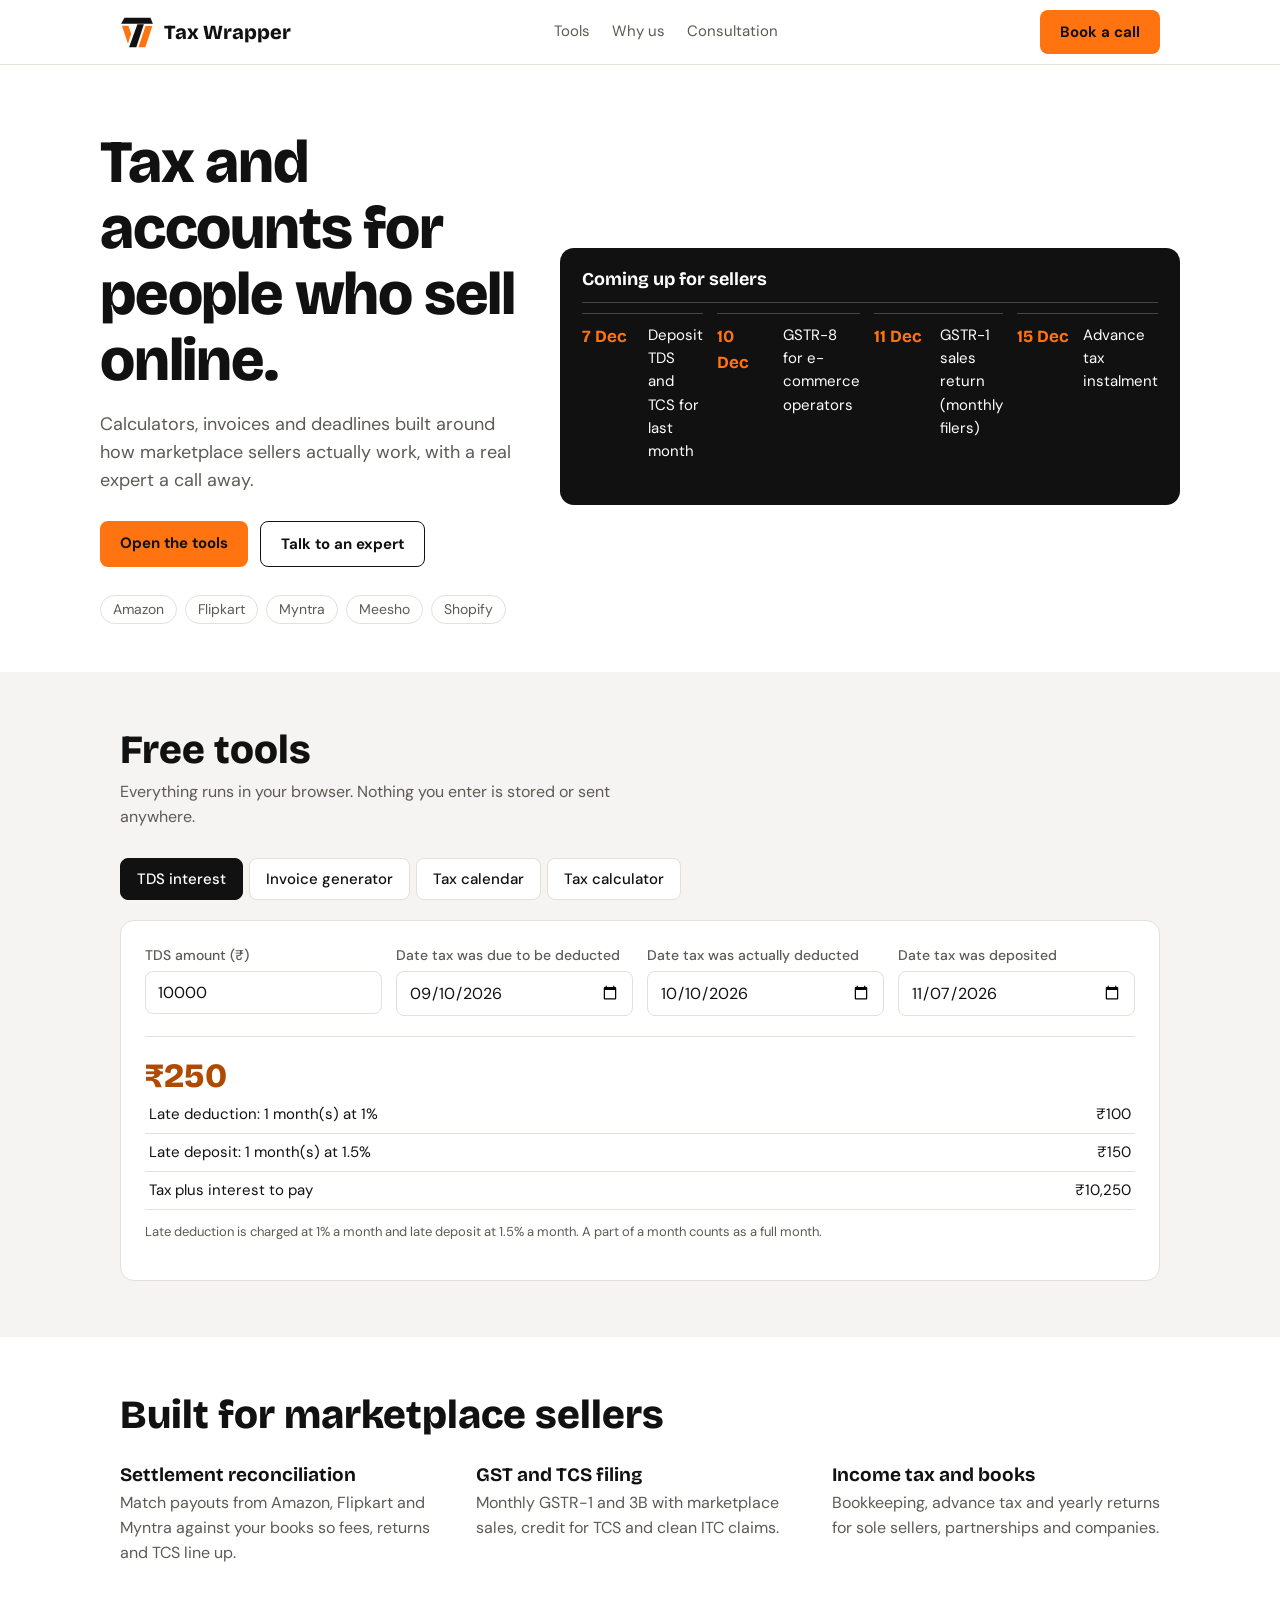
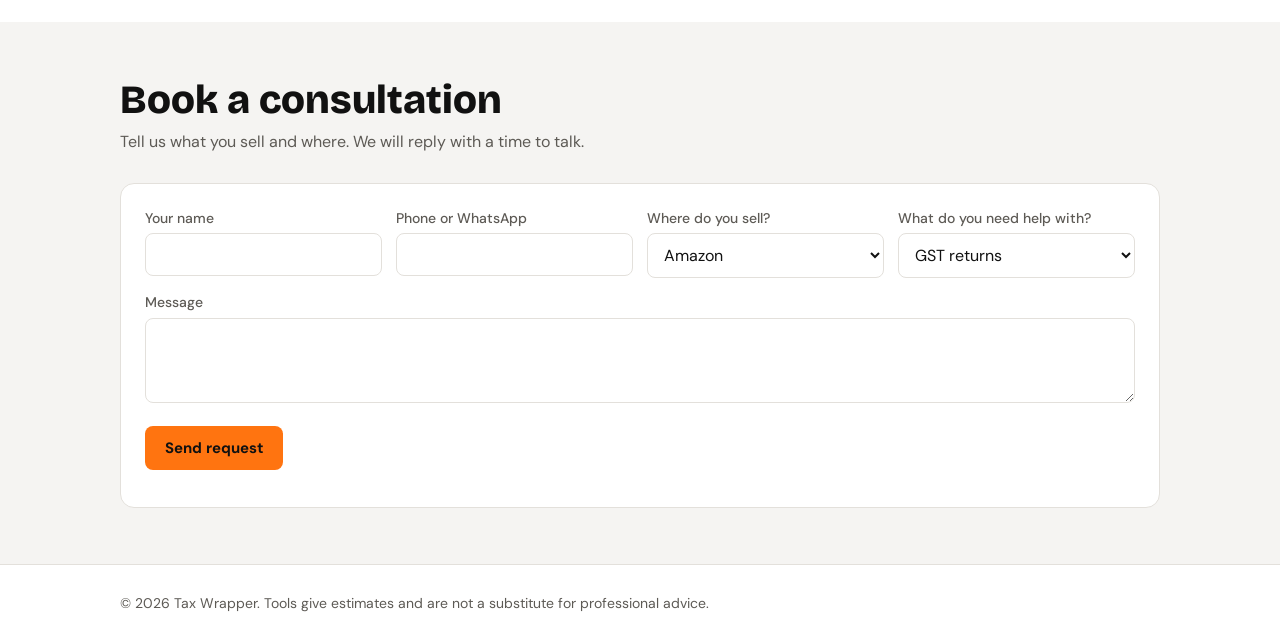
==== index.html @ 753048b1 "Add files via upload" ====
<!DOCTYPE html>
<html lang="en">
<head>
<meta charset="utf-8">
<meta name="viewport" content="width=device-width, initial-scale=1, viewport-fit=cover">
<title>Tax Wrapper – Finance tools for e-commerce sellers</title>
<link rel="stylesheet" href="https://fonts.googleapis.com/css2?family=Bricolage+Grotesque:wght@600;800&family=DM+Sans:wght@400;500;700&display=swap">
<link rel="stylesheet" href="css/style.css">
</head>
<body>
<header><div class="w nav">
<a class="brand" href="#top" aria-label="Tax Wrapper home">
<svg viewBox="180 118 400 370" aria-hidden="true"><polygon fill="var(--ink)" points="230,128 540,128 570,198 190,198"/><polygon fill="var(--ink)" points="385,204 462,204 372,478 285,478"/><polygon fill="#ff7410" points="200,222 278,222 310,318 272,436"/><polygon fill="#ff7410" points="482,224 563,224 480,479 397,479"/></svg>
Tax Wrapper</a>
<nav><a href="#tools">Tools</a><a href="#services">Why us</a><a href="#consult">Consultation</a></nav>
<a class="btn" href="#consult">Book a call</a>
</div></header>

<main id="top">
<div class="w hero">
<div>
<h1>Tax and accounts for people who sell online.</h1>
<p>Calculators, invoices and deadlines built around how marketplace sellers actually work, with a real expert a call away.</p>
<div class="cta"><a class="btn" href="#tools">Open the tools</a><a class="btn o" href="#consult">Talk to an expert</a></div>
<div class="mk"><span>Amazon</span><span>Flipkart</span><span>Myntra</span><span>Meesho</span><span>Shopify</span></div>
</div>
<div class="due" aria-live="polite"><h3>Coming up for sellers</h3><div id="soon"></div></div>
</div>

<section class="alt" id="tools"><div class="w">
<div class="sh"><h2>Free tools</h2><p>Everything runs in your browser. Nothing you enter is stored or sent anywhere.</p></div>
<div class="tabs" role="tablist">
<button role="tab" aria-selected="true" data-t="tds">TDS interest</button>
<button role="tab" aria-selected="false" data-t="inv">Invoice generator</button>
<button role="tab" aria-selected="false" data-t="cal">Tax calendar</button>
<button role="tab" aria-selected="false" data-t="tax">Tax calculator</button>
</div>

<div class="panel on" id="p-tds">
<div class="g">
<label>TDS amount (₹)<input id="t_amt" type="number" min="0" value="10000"></label>
<label>Date tax was due to be deducted<input id="t_d1" type="date"></label>
<label>Date tax was actually deducted<input id="t_d2" type="date"></label>
<label>Date tax was deposited<input id="t_d3" type="date"></label>
</div>
<div class="res" id="t_out"></div>
<p class="note">Late deduction is charged at 1% a month and late deposit at 1.5% a month. A part of a month counts as a full month.</p>
</div>

<div class="panel" id="p-inv">
<div class="g">
<label>Your business name<input id="i_sn" value="Your Store Pvt Ltd"></label>
<label>Your GSTIN<input id="i_sg" placeholder="22AAAAA0000A1Z5"></label>
<label>Buyer name<input id="i_bn" value="Customer name"></label>
<label>Invoice no.<input id="i_no" value="INV-001"></label>
<label>Invoice date<input id="i_dt" type="date"></label>
<label>Supply type<select id="i_ty"><option value="intra">Same state (CGST + SGST)</option><option value="inter">Other state (IGST)</option></select></label>
</div>
<div class="items" id="i_rows"><div class="row" style="font-size:13px;color:var(--mute)"><span>Item</span><span>HSN</span><span>Qty</span><span>Rate ₹</span><span>GST %</span></div></div>
<div class="cta"><button class="btn o" id="i_add" type="button">Add item</button><button class="btn" id="i_pr" type="button">Print or save as PDF</button></div>
<div id="inv"></div>
</div>

<div class="panel" id="p-cal">
<div class="cal"><button class="btn o" id="c_p" type="button" aria-label="Previous month">Prev</button><h3 id="c_t"></h3><button class="btn o" id="c_n" type="button" aria-label="Next month">Next</button></div>
<div id="c_l"></div>
<p class="note">Dates follow the usual due dates for regular filers. Extensions are announced from time to time, so confirm on the official portal before you file.</p>
</div>

<div class="panel" id="p-tax">
<div class="g">
<label>Yearly income (₹)<input id="x_inc" type="number" min="0" value="1500000"></label>
<label>Section 80C (max 1.5L)<input id="x_c" type="number" min="0" value="150000"></label>
<label>Health insurance 80D<input id="x_d" type="number" min="0" value="25000"></label>
<label>Other old-regime deductions<input id="x_o" type="number" min="0" value="0"></label>
<label>Income type<select id="x_s"><option value="1">Salary (standard deduction)</option><option value="0">Business or other</option></select></label>
</div>
<div class="cmp" id="x_out"></div>
<p class="note">Estimate for an individual below 60, using the new regime slabs of ₹4L steps and the old regime slabs. Surcharge and marginal relief are not included.</p>
</div>
</div></section>

<section id="services"><div class="w">
<div class="sh"><h2>Built for marketplace sellers</h2></div>
<div class="svc">
<div><h3>Settlement reconciliation</h3><p>Match payouts from Amazon, Flipkart and Myntra against your books so fees, returns and TCS line up.</p></div>
<div><h3>GST and TCS filing</h3><p>Monthly GSTR-1 and 3B with marketplace sales, credit for TCS and clean ITC claims.</p></div>
<div><h3>Income tax and books</h3><p>Bookkeeping, advance tax and yearly returns for sole sellers, partnerships and companies.</p></div>
</div></div></section>

<section class="alt" id="consult"><div class="w">
<div class="sh"><h2>Book a consultation</h2><p>Tell us what you sell and where. We will reply with a time to talk.</p></div>
<div class="panel on">
<div class="g">
<label>Your name<input id="f_n" autocomplete="name"></label>
<label>Phone or WhatsApp<input id="f_p" type="tel" autocomplete="tel"></label>
<label>Where do you sell?<select id="f_m"><option>Amazon</option><option>Flipkart</option><option>Myntra</option><option>Meesho</option><option>Shopify or own website</option><option>Several platforms</option></select></label>
<label>What do you need help with?<select id="f_t"><option>GST returns</option><option>TDS and TCS</option><option>Income tax</option><option>Bookkeeping</option><option>Registration</option></select></label>
</div>
<label style="margin-top:14px">Message<textarea id="f_g" rows="3"></textarea></label>
<p style="margin:16px 0 0"><button class="btn" id="f_s" type="button">Send request</button></p>
<p class="note" id="f_o"></p>
</div></div></section>
</main>

<footer><div class="w">© 2026 Tax Wrapper. Tools give estimates and are not a substitute for professional advice.</div></footer>

<script src="js/utils.js" defer></script>
<script src="js/tabs.js" defer></script>
<script src="js/tds.js" defer></script>
<script src="js/invoice.js" defer></script>
<script src="js/calendar.js" defer></script>
<script src="js/tax-calculator.js" defer></script>
<script src="js/consultation.js" defer></script>
</body>
</html>
---- css/style.css ----
:root{--bg:#fff;--bg2:#f5f4f2;--ink:#111;--mute:#5d5a55;--line:#e3e0db;--or:#ff7410;--or-ink:#b04a00;--card:#fff;box-sizing:border-box;padding-top:env(safe-area-inset-top,0px);padding-bottom:env(safe-area-inset-bottom,0px)}
@media(prefers-color-scheme:dark){:root:not([data-theme="light"]){--bg:#121110;--bg2:#1b1a18;--ink:#f4f2ee;--mute:#a8a49d;--line:#35322e;--or-ink:#ff9a4d;--card:#1b1a18}}
:root[data-theme="dark"]{--bg:#121110;--bg2:#1b1a18;--ink:#f4f2ee;--mute:#a8a49d;--line:#35322e;--or-ink:#ff9a4d;--card:#1b1a18}
html{scroll-padding-top:env(safe-area-inset-top,0px);scroll-behavior:smooth}
*{box-sizing:border-box}
body{margin:0;background:var(--bg);color:var(--ink);font:16px/1.55 'DM Sans',system-ui,sans-serif}
h1,h2,h3{font-family:'Bricolage Grotesque','DM Sans',sans-serif;line-height:1.1;margin:0}
a{color:inherit}
.w{max-width:1080px;margin:0 auto;padding:0 20px}
header{border-bottom:1px solid var(--line)}
.nav{display:flex;align-items:center;justify-content:space-between;gap:16px;height:64px}
.brand{display:flex;align-items:center;gap:10px;font:800 20px 'Bricolage Grotesque',sans-serif;text-decoration:none}
.brand svg{width:34px;height:31px}
.nav nav{display:flex;gap:22px;font-size:15px}
.nav nav a{text-decoration:none;color:var(--mute)}
.nav nav a:hover{color:var(--ink)}
.btn{display:inline-block;background:var(--or);color:#111;font:700 15px 'DM Sans',sans-serif;border:0;border-radius:8px;padding:12px 20px;cursor:pointer;text-decoration:none}
.btn:hover{filter:brightness(.94)}
.btn.o{background:none;border:1.5px solid var(--ink);color:var(--ink)}
:focus-visible{outline:3px solid var(--or);outline-offset:2px}
.hero{padding:64px 0 48px;display:grid;grid-template-columns:1.15fr .85fr;gap:40px;align-items:center}
.hero h1{font-size:clamp(36px,5.6vw,60px);font-weight:800;letter-spacing:-.02em}
.hero p{color:var(--mute);font-size:18px;max-width:520px;margin:18px 0 26px}
.cta{display:flex;gap:12px;flex-wrap:wrap}
.mk{display:flex;gap:8px;flex-wrap:wrap;margin-top:28px;font-size:14px;color:var(--mute)}
.mk span{border:1px solid var(--line);border-radius:99px;padding:3px 12px}
.due{background:var(--ink);color:var(--bg);border-radius:14px;padding:22px}
.due h3{font-size:18px;margin-bottom:12px}
.due div{display:flex;gap:14px;padding:10px 0;border-top:1px solid color-mix(in srgb,var(--bg) 22%,transparent);font-size:15px}
.due b{color:var(--or);min-width:52px;font-family:'Bricolage Grotesque',sans-serif;font-size:17px}
section{padding:56px 0}
.alt{background:var(--bg2)}
.sh{margin-bottom:28px}
.sh h2{font-size:clamp(28px,4vw,40px);font-weight:800}
.sh p{color:var(--mute);margin:8px 0 0;max-width:560px}
.tabs{display:flex;gap:6px;flex-wrap:wrap;margin-bottom:20px}
.tabs button{font:500 15px 'DM Sans',sans-serif;background:var(--card);color:var(--ink);border:1px solid var(--line);border-radius:8px;padding:10px 16px;cursor:pointer}
.tabs button[aria-selected=true]{background:var(--ink);color:var(--bg);border-color:var(--ink)}
.panel{display:none;background:var(--card);border:1px solid var(--line);border-radius:14px;padding:24px}
.panel.on{display:block}
.g{display:grid;grid-template-columns:repeat(auto-fit,minmax(170px,1fr));gap:14px}
label{display:block;font-size:14px;color:var(--mute);font-weight:500}
input,select,textarea{width:100%;margin-top:4px;font:16px 'DM Sans',sans-serif;color:var(--ink);background:var(--bg);border:1px solid var(--line);border-radius:8px;padding:10px 12px}
.res{margin-top:20px;border-top:1px solid var(--line);padding-top:18px}
.res .big{font:800 34px 'Bricolage Grotesque',sans-serif;color:var(--or-ink)}
.res table,#inv table{width:100%;border-collapse:collapse;font-size:15px}
.res td,#inv td,#inv th{padding:7px 4px;border-bottom:1px solid var(--line);text-align:left}
td.r,th.r{text-align:right}
.note{font-size:13px;color:var(--mute);margin-top:12px}
.cmp{display:grid;grid-template-columns:1fr 1fr;gap:14px;margin-top:14px}
.cmp div{border:1px solid var(--line);border-radius:10px;padding:14px}
.cmp .win{border:2px solid var(--or)}
.items{overflow-x:auto;margin-top:14px}
.row{display:grid;grid-template-columns:2fr .9fr .6fr .9fr .7fr;gap:8px;min-width:560px;margin-bottom:8px}
.row input,.row select{margin:0}
#inv{margin-top:20px;border:1px solid var(--line);border-radius:10px;padding:22px;overflow-x:auto}
.cal{display:flex;align-items:center;justify-content:space-between;margin-bottom:12px}
.ev{display:flex;gap:16px;padding:12px 0;border-bottom:1px solid var(--line)}
.ev b{min-width:64px;font:800 18px 'Bricolage Grotesque',sans-serif}
.ev.past{opacity:.45}.ev.next b{color:var(--or-ink)}
.svc{display:grid;grid-template-columns:repeat(auto-fit,minmax(220px,1fr));gap:28px}
.svc h3{font-size:19px;margin-bottom:6px}.svc p{color:var(--mute);margin:0}
footer{border-top:1px solid var(--line);padding:28px 0;color:var(--mute);font-size:14px}
@media(max-width:760px){.hero{grid-template-columns:1fr;padding-top:36px}.nav nav{display:none}.cmp{grid-template-columns:1fr}}
@media print{body *{visibility:hidden}#inv,#inv *{visibility:visible}#inv{position:absolute;left:0;top:0;width:100%;border:0}}
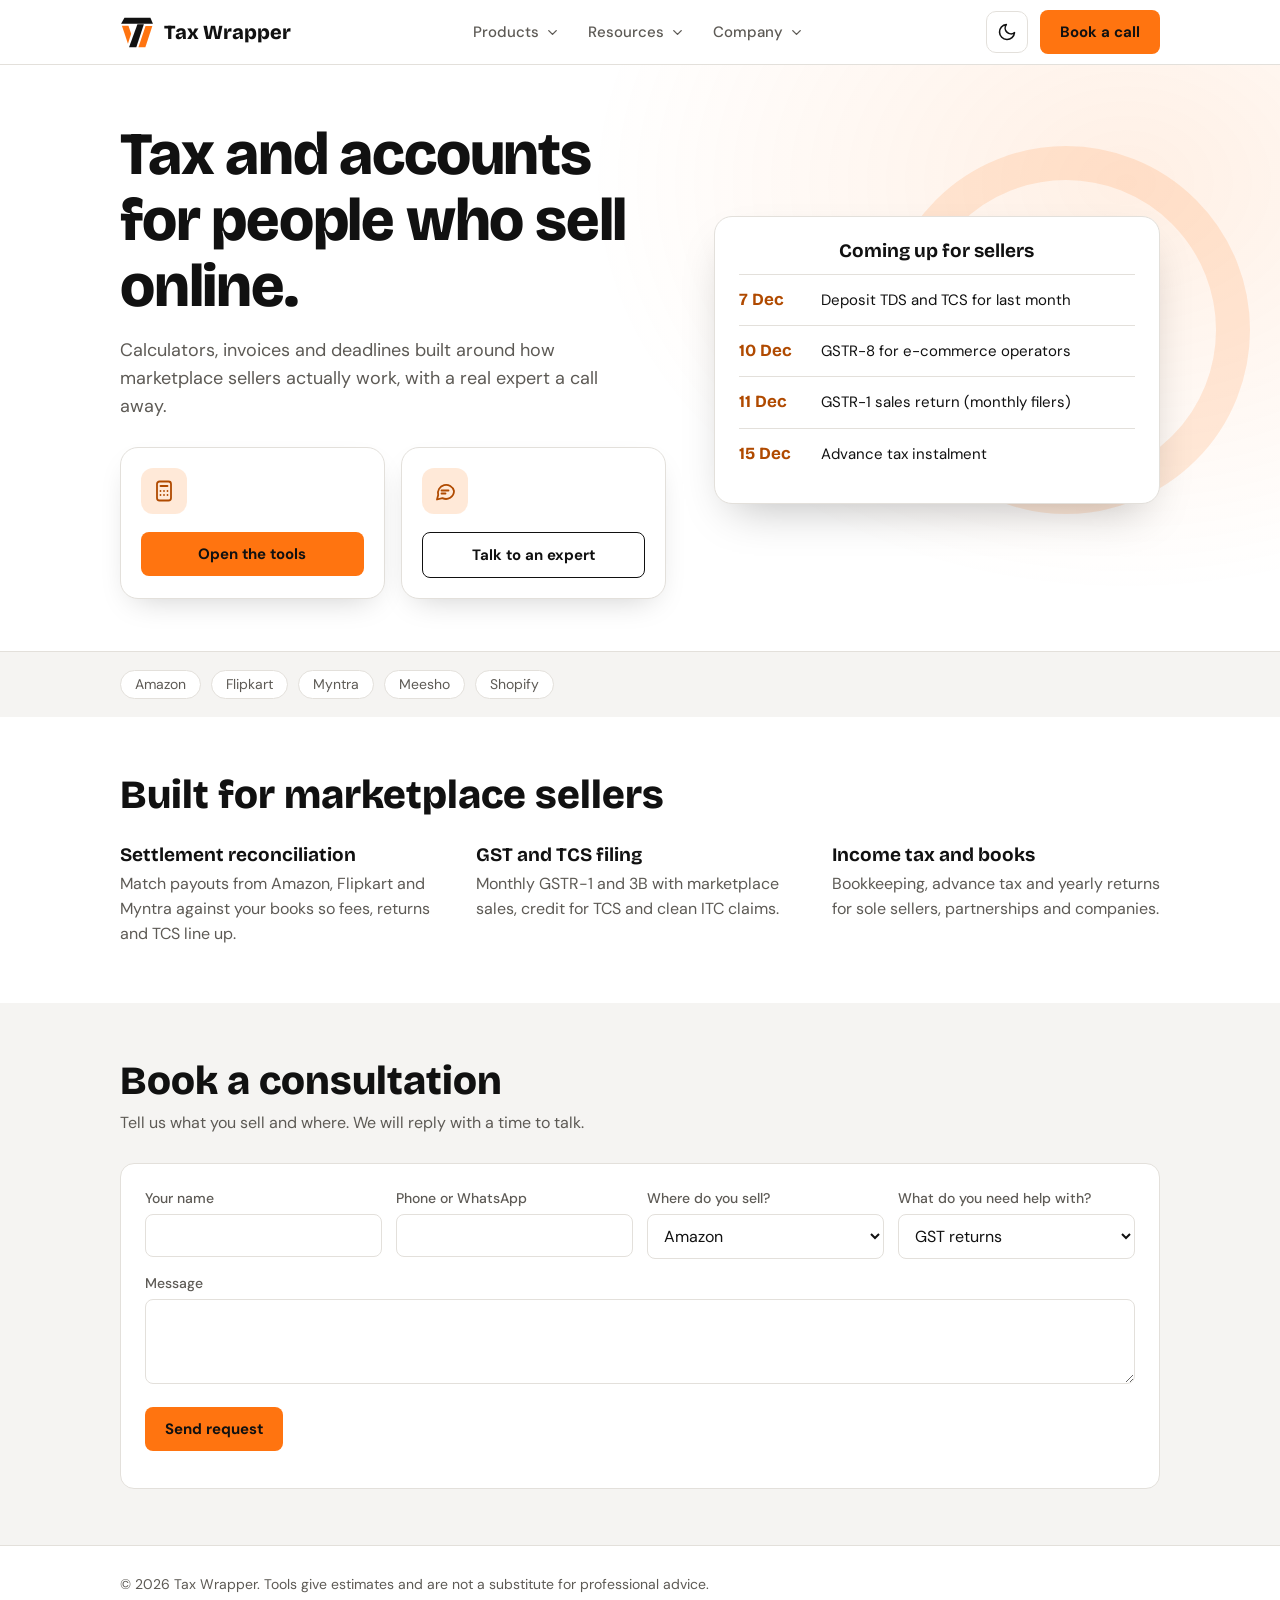
==== commit c1509997: "Add files via upload" ====
--- a/index.html
+++ b/index.html
@@ -6,79 +6,41 @@
 <title>Tax Wrapper – Finance tools for e-commerce sellers</title>
 <link rel="stylesheet" href="https://fonts.googleapis.com/css2?family=Bricolage+Grotesque:wght@600;800&family=DM+Sans:wght@400;500;700&display=swap">
 <link rel="stylesheet" href="css/style.css">
+<script>try{var t=localStorage.getItem('tw-theme');if(t==='light'||t==='dark')document.documentElement.setAttribute('data-theme',t)}catch(e){}</script>
 </head>
 <body>
 <header><div class="w nav">
 <a class="brand" href="#top" aria-label="Tax Wrapper home">
 <svg viewBox="180 118 400 370" aria-hidden="true"><polygon fill="var(--ink)" points="230,128 540,128 570,198 190,198"/><polygon fill="var(--ink)" points="385,204 462,204 372,478 285,478"/><polygon fill="#ff7410" points="200,222 278,222 310,318 272,436"/><polygon fill="#ff7410" points="482,224 563,224 480,479 397,479"/></svg>
 Tax Wrapper</a>
-<nav><a href="#tools">Tools</a><a href="#services">Why us</a><a href="#consult">Consultation</a></nav>
+<nav id="mn" aria-label="Main">
+<div class="dd"><button class="dt" type="button" aria-expanded="false" aria-controls="dp-products">Products<svg viewBox="0 0 24 24" fill="none" stroke="currentColor" stroke-width="2.2" stroke-linecap="round" stroke-linejoin="round" aria-hidden="true"><path d="m6 9 6 6 6-6"/></svg></button>
+<div class="dp wide" id="dp-products" hidden><p class="dh">Products</p><div class="dcols"><div class="dg"><p class="dgh">Seller tools</p><ul><li><a class="di" href="tools.html#tds-interest"><span class="ic2" aria-hidden="true"><svg viewBox="0 0 24 24" fill="none" stroke="currentColor" stroke-width="1.8" stroke-linecap="round" stroke-linejoin="round"><path d="M19 5 5 19"/><circle cx="7.5" cy="7.5" r="2.4"/><circle cx="16.5" cy="16.5" r="2.4"/></svg></span>TDS Interest Calculator</a></li><li><a class="di" href="tools.html#invoice"><span class="ic2" aria-hidden="true"><svg viewBox="0 0 24 24" fill="none" stroke="currentColor" stroke-width="1.8" stroke-linecap="round" stroke-linejoin="round"><path d="M7 3h8l4 4v14H7z"/><path d="M14 3v5h5M10 12h6M10 16h6"/></svg></span>Invoice Generator</a></li><li><a class="di" href="tools.html#tax-calendar"><span class="ic2" aria-hidden="true"><svg viewBox="0 0 24 24" fill="none" stroke="currentColor" stroke-width="1.8" stroke-linecap="round" stroke-linejoin="round"><rect x="3.5" y="5" width="17" height="15" rx="2.5"/><path d="M8 3v4M16 3v4M3.5 10h17"/></svg></span>Tax Calendar</a></li><li><a class="di" href="tools.html#tax-calculator"><span class="ic2" aria-hidden="true"><svg viewBox="0 0 24 24" fill="none" stroke="currentColor" stroke-width="1.8" stroke-linecap="round" stroke-linejoin="round"><rect x="5" y="2.5" width="14" height="19" rx="2.5"/><path d="M8.5 7h7"/><path d="M8.5 12h.01M12 12h.01M15.5 12h.01M8.5 16h.01M12 16h.01M15.5 16h.01"/></svg></span>Tax Calculator</a></li></ul></div><div class="dg"><p class="dgh">Seller services</p><ul><li><a class="di" href="#services"><span class="ic2" aria-hidden="true"><svg viewBox="0 0 24 24" fill="none" stroke="currentColor" stroke-width="1.8" stroke-linecap="round" stroke-linejoin="round"><path d="M4 8h14l-3-3M20 16H6l3 3"/></svg></span>Settlement Reconciliation</a></li><li><a class="di" href="#services"><span class="ic2" aria-hidden="true"><svg viewBox="0 0 24 24" fill="none" stroke="currentColor" stroke-width="1.8" stroke-linecap="round" stroke-linejoin="round"><path d="M6 3h12v18l-3-2-3 2-3-2-3 2z"/><path d="M9 8h6M9 12h6"/></svg></span>GST and TCS Filing</a></li><li><a class="di" href="#services"><span class="ic2" aria-hidden="true"><svg viewBox="0 0 24 24" fill="none" stroke="currentColor" stroke-width="1.8" stroke-linecap="round" stroke-linejoin="round"><path d="M5 4h12a2 2 0 0 1 2 2v14H7a2 2 0 0 1-2-2z"/><path d="M5 18a2 2 0 0 1 2-2h12M9 8h6"/></svg></span>Income Tax and Books</a></li><li><a class="di" href="#consult"><span class="ic2" aria-hidden="true"><svg viewBox="0 0 24 24" fill="none" stroke="currentColor" stroke-width="1.8" stroke-linecap="round" stroke-linejoin="round"><path d="M21 12a8 8 0 0 1-11.6 7.1L4 20.5l1.2-4.4A8 8 0 1 1 21 12z"/><path d="M8.5 11.5h7M8.5 14.5h4"/></svg></span>Consultation</a></li></ul></div></div></div></div>
+<div class="dd"><button class="dt" type="button" aria-expanded="false" aria-controls="dp-resources">Resources<svg viewBox="0 0 24 24" fill="none" stroke="currentColor" stroke-width="2.2" stroke-linecap="round" stroke-linejoin="round" aria-hidden="true"><path d="m6 9 6 6 6-6"/></svg></button>
+<div class="dp" id="dp-resources" hidden><p class="dh">Resources</p><ul><li><span class="di off" aria-disabled="true"><span class="ic2" aria-hidden="true"><svg viewBox="0 0 24 24" fill="none" stroke="currentColor" stroke-width="1.8" stroke-linecap="round" stroke-linejoin="round"><path d="M12 6c-2-1.5-5-2-8-1.6V18c3-.4 6 .1 8 1.6 2-1.5 5-2 8-1.6V4.4C17 4 14 4.5 12 6z"/><path d="M12 6v13.6"/></svg></span>Blog<em>Soon</em></span></li><li><a class="di" href="tools.html"><span class="ic2" aria-hidden="true"><svg viewBox="0 0 24 24" fill="none" stroke="currentColor" stroke-width="1.8" stroke-linecap="round" stroke-linejoin="round"><rect x="5" y="2.5" width="14" height="19" rx="2.5"/><path d="M8.5 7h7"/><path d="M8.5 12h.01M12 12h.01M15.5 12h.01M8.5 16h.01M12 16h.01M15.5 16h.01"/></svg></span>Calculators &amp; Tools</a></li><li><span class="di off" aria-disabled="true"><span class="ic2" aria-hidden="true"><svg viewBox="0 0 24 24" fill="none" stroke="currentColor" stroke-width="1.8" stroke-linecap="round" stroke-linejoin="round"><path d="M5 20V13M12 20V6M19 20V10"/></svg></span>Case Studies<em>Soon</em></span></li><li><span class="di off" aria-disabled="true"><span class="ic2" aria-hidden="true"><svg viewBox="0 0 24 24" fill="none" stroke="currentColor" stroke-width="1.8" stroke-linecap="round" stroke-linejoin="round"><rect x="3" y="4" width="18" height="12" rx="2"/><path d="M8 20h8M12 16v4"/></svg></span>Webinars<em>Soon</em></span></li></ul></div></div>
+<div class="dd"><button class="dt" type="button" aria-expanded="false" aria-controls="dp-company">Company<svg viewBox="0 0 24 24" fill="none" stroke="currentColor" stroke-width="2.2" stroke-linecap="round" stroke-linejoin="round" aria-hidden="true"><path d="m6 9 6 6 6-6"/></svg></button>
+<div class="dp" id="dp-company" hidden><p class="dh">Company</p><ul><li><a class="di" href="#services"><span class="ic2" aria-hidden="true"><svg viewBox="0 0 24 24" fill="none" stroke="currentColor" stroke-width="1.8" stroke-linecap="round" stroke-linejoin="round"><circle cx="9" cy="8" r="3"/><path d="M3.5 20a5.5 5.5 0 0 1 11 0"/><circle cx="17" cy="9" r="2.3"/><path d="M16.5 14.2a4.5 4.5 0 0 1 4 4.3"/></svg></span>About Us</a></li><li><a class="di" href="#consult"><span class="ic2" aria-hidden="true"><svg viewBox="0 0 24 24" fill="none" stroke="currentColor" stroke-width="1.8" stroke-linecap="round" stroke-linejoin="round"><path d="M4 14v-2a8 8 0 0 1 16 0v2"/><rect x="3" y="14" width="4" height="6" rx="1.5"/><rect x="17" y="14" width="4" height="6" rx="1.5"/></svg></span>Support</a></li><li><span class="di off" aria-disabled="true"><span class="ic2" aria-hidden="true"><svg viewBox="0 0 24 24" fill="none" stroke="currentColor" stroke-width="1.8" stroke-linecap="round" stroke-linejoin="round"><rect x="3" y="7" width="18" height="13" rx="2.5"/><path d="M9 7V5a2 2 0 0 1 2-2h2a2 2 0 0 1 2 2v2M3 13h18"/></svg></span>Careers<em>Soon</em></span></li><li><span class="di off" aria-disabled="true"><span class="ic2" aria-hidden="true"><svg viewBox="0 0 24 24" fill="none" stroke="currentColor" stroke-width="1.8" stroke-linecap="round" stroke-linejoin="round"><path d="M4 10v4h3l8 4V6L7 10z"/><path d="M18.5 9.5a4 4 0 0 1 0 5"/></svg></span>Media &amp; PR<em>Soon</em></span></li></ul></div></div>
+</nav>
+<div class="nr">
+<button class="mb" id="mb" type="button" aria-label="Open menu" aria-expanded="false" aria-controls="mn"><svg class="mi" viewBox="0 0 24 24" fill="none" stroke="currentColor" stroke-width="2" stroke-linecap="round" aria-hidden="true"><path d="M4 7h16M4 12h16M4 17h16"/></svg><svg class="xi" viewBox="0 0 24 24" fill="none" stroke="currentColor" stroke-width="2" stroke-linecap="round" aria-hidden="true"><path d="M6 6l12 12M18 6 6 18"/></svg></button>
+<button class="tg" id="tg" type="button" aria-label="Switch to dark mode" title="Switch theme"><svg class="moon" viewBox="0 0 24 24" fill="none" stroke="currentColor" stroke-width="1.9" stroke-linecap="round" stroke-linejoin="round" aria-hidden="true"><path d="M21 12.8A9 9 0 1 1 11.2 3a7 7 0 0 0 9.8 9.8z"/></svg><svg class="sun" viewBox="0 0 24 24" fill="none" stroke="currentColor" stroke-width="1.9" stroke-linecap="round" stroke-linejoin="round" aria-hidden="true"><circle cx="12" cy="12" r="4"/><path d="M12 2v2M12 20v2M4.9 4.9l1.4 1.4M17.7 17.7l1.4 1.4M2 12h2M20 12h2M4.9 19.1l1.4-1.4M17.7 6.3l1.4-1.4"/></svg></button>
 <a class="btn" href="#consult">Book a call</a>
+</div>
 </div></header>
 
 <main id="top">
+<div class="hero-s">
 <div class="w hero">
 <div>
 <h1>Tax and accounts for people who sell online.</h1>
 <p>Calculators, invoices and deadlines built around how marketplace sellers actually work, with a real expert a call away.</p>
-<div class="cta"><a class="btn" href="#tools">Open the tools</a><a class="btn o" href="#consult">Talk to an expert</a></div>
-<div class="mk"><span>Amazon</span><span>Flipkart</span><span>Myntra</span><span>Meesho</span><span>Shopify</span></div>
+<div class="hcta"><div class="hc"><span class="ic" aria-hidden="true"><svg viewBox="0 0 24 24" fill="none" stroke="currentColor" stroke-width="1.8" stroke-linecap="round" stroke-linejoin="round"><rect x="5" y="2.5" width="14" height="19" rx="2.5"/><path d="M8.5 7h7"/><path d="M8.5 12h.01M12 12h.01M15.5 12h.01M8.5 16h.01M12 16h.01M15.5 16h.01"/></svg></span><a class="btn" href="tools.html">Open the tools</a></div><div class="hc"><span class="ic" aria-hidden="true"><svg viewBox="0 0 24 24" fill="none" stroke="currentColor" stroke-width="1.8" stroke-linecap="round" stroke-linejoin="round"><path d="M21 12a8 8 0 0 1-11.6 7.1L4 20.5l1.2-4.4A8 8 0 1 1 21 12z"/><path d="M8.5 11.5h7M8.5 14.5h4"/></svg></span><a class="btn o" href="#consult">Talk to an expert</a></div></div>
 </div>
-<div class="due" aria-live="polite"><h3>Coming up for sellers</h3><div id="soon"></div></div>
+<div class="hr"><div class="due" aria-live="polite"><h3>Coming up for sellers</h3><div id="soon"></div></div></div>
+</div>
+<div class="band"><div class="w mk"><span>Amazon</span><span>Flipkart</span><span>Myntra</span><span>Meesho</span><span>Shopify</span></div></div>
 </div>
 
-<section class="alt" id="tools"><div class="w">
-<div class="sh"><h2>Free tools</h2><p>Everything runs in your browser. Nothing you enter is stored or sent anywhere.</p></div>
-<div class="tabs" role="tablist">
-<button role="tab" aria-selected="true" data-t="tds">TDS interest</button>
-<button role="tab" aria-selected="false" data-t="inv">Invoice generator</button>
-<button role="tab" aria-selected="false" data-t="cal">Tax calendar</button>
-<button role="tab" aria-selected="false" data-t="tax">Tax calculator</button>
-</div>
-
-<div class="panel on" id="p-tds">
-<div class="g">
-<label>TDS amount (₹)<input id="t_amt" type="number" min="0" value="10000"></label>
-<label>Date tax was due to be deducted<input id="t_d1" type="date"></label>
-<label>Date tax was actually deducted<input id="t_d2" type="date"></label>
-<label>Date tax was deposited<input id="t_d3" type="date"></label>
-</div>
-<div class="res" id="t_out"></div>
-<p class="note">Late deduction is charged at 1% a month and late deposit at 1.5% a month. A part of a month counts as a full month.</p>
-</div>
-
-<div class="panel" id="p-inv">
-<div class="g">
-<label>Your business name<input id="i_sn" value="Your Store Pvt Ltd"></label>
-<label>Your GSTIN<input id="i_sg" placeholder="22AAAAA0000A1Z5"></label>
-<label>Buyer name<input id="i_bn" value="Customer name"></label>
-<label>Invoice no.<input id="i_no" value="INV-001"></label>
-<label>Invoice date<input id="i_dt" type="date"></label>
-<label>Supply type<select id="i_ty"><option value="intra">Same state (CGST + SGST)</option><option value="inter">Other state (IGST)</option></select></label>
-</div>
-<div class="items" id="i_rows"><div class="row" style="font-size:13px;color:var(--mute)"><span>Item</span><span>HSN</span><span>Qty</span><span>Rate ₹</span><span>GST %</span></div></div>
-<div class="cta"><button class="btn o" id="i_add" type="button">Add item</button><button class="btn" id="i_pr" type="button">Print or save as PDF</button></div>
-<div id="inv"></div>
-</div>
-
-<div class="panel" id="p-cal">
-<div class="cal"><button class="btn o" id="c_p" type="button" aria-label="Previous month">Prev</button><h3 id="c_t"></h3><button class="btn o" id="c_n" type="button" aria-label="Next month">Next</button></div>
-<div id="c_l"></div>
-<p class="note">Dates follow the usual due dates for regular filers. Extensions are announced from time to time, so confirm on the official portal before you file.</p>
-</div>
-
-<div class="panel" id="p-tax">
-<div class="g">
-<label>Yearly income (₹)<input id="x_inc" type="number" min="0" value="1500000"></label>
-<label>Section 80C (max 1.5L)<input id="x_c" type="number" min="0" value="150000"></label>
-<label>Health insurance 80D<input id="x_d" type="number" min="0" value="25000"></label>
-<label>Other old-regime deductions<input id="x_o" type="number" min="0" value="0"></label>
-<label>Income type<select id="x_s"><option value="1">Salary (standard deduction)</option><option value="0">Business or other</option></select></label>
-</div>
-<div class="cmp" id="x_out"></div>
-<p class="note">Estimate for an individual below 60, using the new regime slabs of ₹4L steps and the old regime slabs. Surcharge and marginal relief are not included.</p>
-</div>
-</div></section>
 
 <section id="services"><div class="w">
 <div class="sh"><h2>Built for marketplace sellers</h2></div>
@@ -105,12 +67,11 @@
 
 <footer><div class="w">© 2026 Tax Wrapper. Tools give estimates and are not a substitute for professional advice.</div></footer>
 
+
 <script src="js/utils.js" defer></script>
-<script src="js/tabs.js" defer></script>
-<script src="js/tds.js" defer></script>
-<script src="js/invoice.js" defer></script>
+<script src="js/theme.js" defer></script>
+<script src="js/menu.js" defer></script>
 <script src="js/calendar.js" defer></script>
-<script src="js/tax-calculator.js" defer></script>
 <script src="js/consultation.js" defer></script>
 </body>
 </html>
--- a/css/style.css
+++ b/css/style.css
@@ -1,33 +1,43 @@
 :root{--bg:#fff;--bg2:#f5f4f2;--ink:#111;--mute:#5d5a55;--line:#e3e0db;--or:#ff7410;--or-ink:#b04a00;--card:#fff;box-sizing:border-box;padding-top:env(safe-area-inset-top,0px);padding-bottom:env(safe-area-inset-bottom,0px)}
 @media(prefers-color-scheme:dark){:root:not([data-theme="light"]){--bg:#121110;--bg2:#1b1a18;--ink:#f4f2ee;--mute:#a8a49d;--line:#35322e;--or-ink:#ff9a4d;--card:#1b1a18}}
 :root[data-theme="dark"]{--bg:#121110;--bg2:#1b1a18;--ink:#f4f2ee;--mute:#a8a49d;--line:#35322e;--or-ink:#ff9a4d;--card:#1b1a18}
-html{scroll-padding-top:env(safe-area-inset-top,0px);scroll-behavior:smooth}
+html{scroll-padding-top:calc(76px + env(safe-area-inset-top,0px));scroll-behavior:smooth;color-scheme:light dark}
+:root[data-theme="light"]{color-scheme:light}
+:root[data-theme="dark"]{color-scheme:dark}
 *{box-sizing:border-box}
 body{margin:0;background:var(--bg);color:var(--ink);font:16px/1.55 'DM Sans',system-ui,sans-serif}
 h1,h2,h3{font-family:'Bricolage Grotesque','DM Sans',sans-serif;line-height:1.1;margin:0}
 a{color:inherit}
 .w{max-width:1080px;margin:0 auto;padding:0 20px}
-header{border-bottom:1px solid var(--line)}
+header{position:sticky;top:0;z-index:40;border-bottom:1px solid var(--line);background:var(--bg);background:color-mix(in srgb,var(--bg) 90%,transparent);-webkit-backdrop-filter:blur(10px);backdrop-filter:blur(10px);transition:box-shadow .25s}
+header.stuck{box-shadow:0 8px 20px -12px rgba(0,0,0,.4)}
 .nav{display:flex;align-items:center;justify-content:space-between;gap:16px;height:64px}
 .brand{display:flex;align-items:center;gap:10px;font:800 20px 'Bricolage Grotesque',sans-serif;text-decoration:none}
 .brand svg{width:34px;height:31px}
-.nav nav{display:flex;gap:22px;font-size:15px}
-.nav nav a{text-decoration:none;color:var(--mute)}
-.nav nav a:hover{color:var(--ink)}
+.nav nav{display:flex;gap:4px;font-size:15px}
 .btn{display:inline-block;background:var(--or);color:#111;font:700 15px 'DM Sans',sans-serif;border:0;border-radius:8px;padding:12px 20px;cursor:pointer;text-decoration:none}
 .btn:hover{filter:brightness(.94)}
 .btn.o{background:none;border:1.5px solid var(--ink);color:var(--ink)}
 :focus-visible{outline:3px solid var(--or);outline-offset:2px}
-.hero{padding:64px 0 48px;display:grid;grid-template-columns:1.15fr .85fr;gap:40px;align-items:center}
+.hero-s{overflow:hidden;background:radial-gradient(60% 90% at 88% 18%,color-mix(in srgb,var(--or) 11%,transparent),transparent 70%),var(--bg)}
+.hero{padding:56px 20px 52px;display:grid;grid-template-columns:1.1fr .9fr;gap:48px;align-items:center}
 .hero h1{font-size:clamp(36px,5.6vw,60px);font-weight:800;letter-spacing:-.02em}
 .hero p{color:var(--mute);font-size:18px;max-width:520px;margin:18px 0 26px}
 .cta{display:flex;gap:12px;flex-wrap:wrap}
-.mk{display:flex;gap:8px;flex-wrap:wrap;margin-top:28px;font-size:14px;color:var(--mute)}
-.mk span{border:1px solid var(--line);border-radius:99px;padding:3px 12px}
-.due{background:var(--ink);color:var(--bg);border-radius:14px;padding:22px}
-.due h3{font-size:18px;margin-bottom:12px}
-.due div{display:flex;gap:14px;padding:10px 0;border-top:1px solid color-mix(in srgb,var(--bg) 22%,transparent);font-size:15px}
-.due b{color:var(--or);min-width:52px;font-family:'Bricolage Grotesque',sans-serif;font-size:17px}
+.hcta{display:grid;grid-template-columns:repeat(auto-fit,minmax(170px,1fr));gap:16px}
+.hc{background:var(--card);border:1px solid var(--line);border-radius:18px;padding:20px;box-shadow:0 12px 32px -14px rgba(0,0,0,.22)}
+.hc .btn{display:block;width:100%;text-align:center}
+.ic{display:grid;place-items:center;width:46px;height:46px;border-radius:12px;background:color-mix(in srgb,var(--or) 16%,transparent);color:var(--or-ink);margin-bottom:18px}
+.ic svg{width:24px;height:24px}
+.hr{position:relative}
+.hr::before{content:'';position:absolute;right:-90px;top:-70px;width:300px;height:300px;border-radius:50%;border:34px solid color-mix(in srgb,var(--or) 14%,transparent)}
+.band{background:var(--bg2);border-top:1px solid var(--line)}
+.mk{display:flex;gap:10px;flex-wrap:wrap;padding-top:18px;padding-bottom:18px;font-size:14px;color:var(--mute)}
+.mk span{border:1px solid var(--line);border-radius:99px;padding:3px 14px;background:var(--card)}
+.due{position:relative;z-index:1;background:var(--card);color:var(--ink);border:1px solid var(--line);border-radius:18px;padding:24px;box-shadow:0 20px 44px -18px rgba(0,0,0,.28)}
+.due h3{font-size:19px;text-align:center;margin-bottom:12px}
+.due #soon>div{display:grid;grid-template-columns:68px 1fr;gap:14px;align-items:baseline;padding:12px 0;border-top:1px solid var(--line);font-size:15px}
+.due b{color:var(--or-ink);white-space:nowrap;font-family:'Bricolage Grotesque',sans-serif;font-size:17px}
 section{padding:56px 0}
 .alt{background:var(--bg2)}
 .sh{margin-bottom:28px}
@@ -51,7 +61,7 @@
 .cmp div{border:1px solid var(--line);border-radius:10px;padding:14px}
 .cmp .win{border:2px solid var(--or)}
 .items{overflow-x:auto;margin-top:14px}
-.row{display:grid;grid-template-columns:2fr .9fr .6fr .9fr .7fr;gap:8px;min-width:560px;margin-bottom:8px}
+.row{display:grid;grid-template-columns:2fr .9fr .6fr .9fr .7fr .7fr;gap:8px;min-width:640px;margin-bottom:8px}
 .row input,.row select{margin:0}
 #inv{margin-top:20px;border:1px solid var(--line);border-radius:10px;padding:22px;overflow-x:auto}
 .cal{display:flex;align-items:center;justify-content:space-between;margin-bottom:12px}
@@ -61,5 +71,154 @@
 .svc{display:grid;grid-template-columns:repeat(auto-fit,minmax(220px,1fr));gap:28px}
 .svc h3{font-size:19px;margin-bottom:6px}.svc p{color:var(--mute);margin:0}
 footer{border-top:1px solid var(--line);padding:28px 0;color:var(--mute);font-size:14px}
-@media(max-width:760px){.hero{grid-template-columns:1fr;padding-top:36px}.nav nav{display:none}.cmp{grid-template-columns:1fr}}
-@media print{body *{visibility:hidden}#inv,#inv *{visibility:visible}#inv{position:absolute;left:0;top:0;width:100%;border:0}}
+@media(max-width:760px){.hero{grid-template-columns:1fr;padding-top:36px;gap:32px}.hr::before{width:200px;height:200px;border-width:26px;right:-70px;top:-50px}.cmp{grid-template-columns:1fr}}
+@media print{
+@page{size:A4;margin:8mm}
+html,body{height:auto!important;background:#fff!important;margin:0!important}
+.tp{display:block!important;min-height:0!important}
+.tp main{display:block!important;min-height:0!important}
+header,footer,.hero-s,.hero,#services,#consult,#tools .sh,.tabs,.panel:not(#p-inv),#p-inv>:not(#inv),.modal,.pv-bar,.pv-e{display:none!important}
+section,.w{padding:0!important;margin:0!important;max-width:none!important;background:#fff!important}
+#p-inv{display:block!important;border:0!important;padding:0!important;background:#fff!important}
+#inv{display:block;position:static!important;margin:0!important;padding:0!important;border:0!important;border-radius:0!important;box-shadow:none!important;overflow:visible!important;background:#fff!important}
+#inv .iv{min-width:0!important;width:100%;font-size:11px;line-height:1.3;zoom:1!important}
+#inv .iv,#inv .iv *{color:#000!important;border-color:#000!important;background:transparent!important}
+#inv .iv th,#inv .iv td{padding:3px 5px}
+#inv .iv .rf>div{min-height:36px}
+#inv .iv table,#inv .iv .top,#inv .iv .ft,#inv .iv .bd{break-inside:avoid;page-break-inside:avoid}
+}
+
+.modal{position:fixed;inset:0;background:rgba(0,0,0,.55);display:flex;align-items:center;justify-content:center;padding:16px;z-index:50}
+.modal[hidden]{display:none}
+[hidden]{display:none!important}
+.mbox{background:var(--card);border:1px solid var(--line);border-radius:14px;padding:24px;max-width:680px;width:100%;max-height:92vh;overflow:auto}
+.mg{display:grid;grid-template-columns:1fr 1fr;gap:20px;margin-top:8px}
+.mg h4{margin:14px 0 0;font:700 17px 'Bricolage Grotesque',sans-serif}
+.mg label{margin-top:12px}
+#inv .iv{min-width:660px;font-size:13px;line-height:1.4}
+#inv .iv h3{text-align:center;font-size:20px;margin-bottom:8px}
+.iv .top{display:grid;grid-template-columns:1.1fr 1fr;border:1px solid var(--ink)}
+.iv .top>div:first-child{border-right:1px solid var(--ink)}
+.iv .bx{padding:8px 10px;border-bottom:1px solid var(--ink)}
+.iv .top .bx:last-child{border-bottom:0}
+.iv .rf{display:grid;grid-template-columns:1fr 1fr}
+.iv .rf>div{padding:6px 10px;border-bottom:1px solid var(--ink);min-height:46px}
+.iv .rf>div:nth-child(odd){border-right:1px solid var(--ink)}
+.iv .rf>div.full{grid-column:1/-1;border-right:0;border-bottom:0}
+.iv small{display:block;color:var(--mute);font-size:12px}
+#inv .iv table{border:1px solid var(--ink);border-top:0;font-size:13px}
+#inv .iv th,#inv .iv td{border:1px solid var(--ink);padding:5px 6px;vertical-align:top}
+#inv .iv tr.nb td{border-top:0;border-bottom:0}
+#inv .iv td.r,#inv .iv th.r{text-align:right}
+#inv .iv td.c,#inv .iv th{text-align:center}
+.iv .bd{border:1px solid var(--ink);border-top:0;padding:8px 10px}
+.iv .ft{display:grid;grid-template-columns:1.2fr 1fr;border:1px solid var(--ink);border-top:0}
+.iv .ft>div{padding:8px 10px}
+.iv .ft>div:last-child{border-left:1px solid var(--ink);text-align:right;display:flex;flex-direction:column;justify-content:space-between;min-height:90px}
+.iv .cg{text-align:center;margin:8px 0 0;color:var(--mute)}
+@media(max-width:760px){.mg{grid-template-columns:1fr}}
+
+/* Hero fly-in and button hover animations */
+@keyframes flyL{from{opacity:0;transform:translateX(-64px)}to{opacity:1;transform:none}}
+@keyframes flyR{from{opacity:0;transform:translateX(84px)}to{opacity:1;transform:none}}
+@keyframes flyU{from{opacity:0;transform:translateY(40px)}to{opacity:1;transform:none}}
+@keyframes ringIn{from{opacity:0;transform:scale(.55) rotate(-35deg)}to{opacity:1;transform:none}}
+.hero h1{animation:flyL .8s cubic-bezier(.2,.8,.2,1) backwards}
+.hero p{animation:flyL .8s .12s cubic-bezier(.2,.8,.2,1) backwards}
+.hc{transition:transform .25s cubic-bezier(.2,.8,.2,1),box-shadow .25s}
+.hc:nth-child(1){animation:flyU .7s .3s cubic-bezier(.2,.8,.2,1) backwards}
+.hc:nth-child(2){animation:flyU .7s .42s cubic-bezier(.2,.8,.2,1) backwards}
+.hc:hover{transform:translateY(-6px);box-shadow:0 20px 40px -14px rgba(0,0,0,.3)}
+.ic{transition:transform .3s cubic-bezier(.2,.8,.2,1)}
+.hc:hover .ic{transform:rotate(-8deg) scale(1.12)}
+.due{animation:flyR .9s .2s cubic-bezier(.2,.8,.2,1) backwards}
+.hr::before{animation:ringIn 1.2s .1s cubic-bezier(.2,.8,.2,1) backwards}
+.mk span{animation:flyU .5s cubic-bezier(.2,.8,.2,1) backwards}
+.mk span:nth-child(1){animation-delay:.55s}.mk span:nth-child(2){animation-delay:.62s}.mk span:nth-child(3){animation-delay:.69s}.mk span:nth-child(4){animation-delay:.76s}.mk span:nth-child(5){animation-delay:.83s}
+.btn{position:relative;overflow:hidden;transition:transform .2s cubic-bezier(.2,.8,.2,1),box-shadow .2s,background-color .2s,color .2s}
+.btn::after{content:'';position:absolute;top:0;left:-80%;width:50%;height:100%;background:linear-gradient(120deg,transparent,rgba(255,255,255,.5),transparent);transform:skewX(-20deg);pointer-events:none}
+.btn:hover{filter:none;transform:translateY(-2px);box-shadow:0 10px 22px -8px color-mix(in srgb,var(--or) 75%,transparent)}
+.btn:hover::after{left:140%;transition:left .6s ease}
+.btn:active{transform:translateY(0) scale(.97);box-shadow:none}
+.btn.o:hover{background:var(--ink);color:var(--bg);box-shadow:0 10px 22px -10px rgba(0,0,0,.45)}
+.tabs button{transition:transform .2s cubic-bezier(.2,.8,.2,1),border-color .2s,box-shadow .2s}
+.tabs button:hover{transform:translateY(-2px);border-color:var(--or);box-shadow:0 8px 16px -10px rgba(0,0,0,.3)}
+.tabs button:active{transform:scale(.97)}
+@media(prefers-reduced-motion:reduce){*,*::before,*::after{animation:none!important;transition:none!important}html{scroll-behavior:auto}}
+
+/* Unregistered checkbox and state picker */
+.ck{display:flex;align-items:center;gap:8px;margin-top:14px;font-size:15px;color:var(--ink);font-weight:500;cursor:pointer}
+.ck input{width:auto;margin:0;accent-color:var(--or);cursor:pointer}
+.cbi{position:relative}
+.cbi::after{content:'\25BE';position:absolute;right:13px;top:calc(50% + 2px);transform:translateY(-50%);color:var(--mute);pointer-events:none}
+.cbi input{padding-right:34px}
+.cl{position:absolute;left:0;right:0;top:100%;z-index:5;margin:3px 0 0;padding:4px;list-style:none;max-height:190px;overflow:auto;background:var(--card);border:1px solid var(--line);border-radius:8px;box-shadow:0 14px 30px -12px rgba(0,0,0,.35)}
+.cl li{display:flex;justify-content:space-between;gap:10px;padding:8px 10px;border-radius:6px;font-size:15px;color:var(--ink);cursor:pointer}
+.cl li span{color:var(--mute);font-size:13px}
+.cl li.on,.cl li:hover{background:color-mix(in srgb,var(--or) 20%,transparent)}
+.cl li.none{color:var(--mute);cursor:default;pointer-events:none}
+
+/* Theme toggle button */
+.nr{display:flex;align-items:center;gap:12px}
+.tg{display:grid;place-items:center;width:42px;height:42px;padding:0;border:1.5px solid var(--line);border-radius:10px;background:var(--card);color:var(--ink);cursor:pointer;transition:transform .2s cubic-bezier(.2,.8,.2,1),border-color .2s,box-shadow .2s}
+.tg svg{width:20px;height:20px;transition:transform .35s cubic-bezier(.2,.8,.2,1)}
+.tg:hover{transform:translateY(-2px);border-color:var(--or);box-shadow:0 8px 16px -10px rgba(0,0,0,.4)}
+.tg:hover svg{transform:rotate(25deg) scale(1.1)}
+.tg:active{transform:scale(.94)}
+.tg[data-mode="dark"] .moon,.tg[data-mode="light"] .sun{display:none}
+.brand,.nr .btn{white-space:nowrap}
+@media(max-width:480px){.nr{gap:8px}.nr .btn{padding:10px 13px;font-size:14px}.brand{font-size:18px;gap:8px}.brand svg{width:30px;height:28px}.tg{width:40px;height:40px}}
+
+/* Header dropdown menus */
+.dd{position:relative}
+.dt{display:flex;align-items:center;gap:6px;font:500 15px 'DM Sans',system-ui,sans-serif;color:var(--mute);background:none;border:0;border-radius:8px;padding:9px 12px;cursor:pointer;transition:color .2s,background-color .2s}
+.dt:hover,.dt[aria-expanded="true"]{color:var(--ink);background:var(--bg2)}
+.dt svg{width:15px;height:15px;transition:transform .25s cubic-bezier(.2,.8,.2,1)}
+.dt[aria-expanded="true"] svg{transform:rotate(180deg)}
+.dp{position:absolute;top:calc(100% + 12px);left:0;z-index:45;width:300px;max-width:calc(100vw - 24px);max-height:calc(100vh - 96px);overflow:auto;background:var(--card);color:var(--ink);border:1px solid var(--line);border-radius:16px;padding:20px 22px 14px;box-shadow:0 26px 54px -22px rgba(0,0,0,.45);animation:ddIn .22s cubic-bezier(.2,.8,.2,1)}
+.dp.wide{width:660px}
+@keyframes ddIn{from{opacity:0;transform:translateY(-8px)}to{opacity:1;transform:none}}
+.dh{margin:0 0 14px;padding-bottom:12px;border-bottom:1px solid var(--line);font-size:15px;font-weight:500;letter-spacing:.05em;text-transform:uppercase}
+.dcols{display:grid;grid-template-columns:1fr 1fr;gap:6px 30px}
+.dgh{margin:4px 8px 6px;font-size:13px;font-weight:700;letter-spacing:.06em;text-transform:uppercase;color:var(--mute)}
+.dp ul{list-style:none;margin:0;padding:0}
+.di{display:flex;align-items:center;gap:14px;padding:8px;border-radius:10px;color:var(--ink);font-size:15px;font-weight:500;text-decoration:none;transition:background-color .2s,transform .2s cubic-bezier(.2,.8,.2,1)}
+a.di:hover{background:color-mix(in srgb,var(--or) 13%,transparent);transform:translateX(3px)}
+.ic2{display:grid;place-items:center;flex:none;width:34px;height:34px;border-radius:9px;background:color-mix(in srgb,var(--or) 15%,transparent);color:var(--or-ink)}
+.ic2 svg{width:20px;height:20px}
+.di.off{color:var(--mute);cursor:default}
+.di.off .ic2{opacity:.65}
+.di em{margin-left:auto;font-style:normal;font-size:12px;font-weight:500;color:var(--mute);border:1px solid var(--line);border-radius:99px;padding:1px 9px}
+.mb{display:none;place-items:center;width:42px;height:42px;padding:0;border:1.5px solid var(--line);border-radius:10px;background:var(--card);color:var(--ink);cursor:pointer;transition:transform .2s cubic-bezier(.2,.8,.2,1),border-color .2s}
+.mb svg{width:22px;height:22px}
+.mb .xi,.mb[aria-expanded="true"] .mi{display:none}
+.mb[aria-expanded="true"] .xi{display:block}
+.mb:hover{border-color:var(--or)}
+.mb:active{transform:scale(.94)}
+.tp{min-height:100vh;display:flex;flex-direction:column}
+.tp main{flex:1;display:flex;flex-direction:column}
+.tp main>section{flex:1}
+@media(max-width:760px){
+.mb{display:grid}
+.nav nav{display:none;position:absolute;top:100%;left:0;right:0;flex-direction:column;gap:0;padding:4px 20px 12px;background:var(--bg);border-bottom:1px solid var(--line);box-shadow:0 22px 30px -20px rgba(0,0,0,.45);max-height:calc(100vh - 72px);overflow:auto}
+.nav nav.open{display:flex}
+.dd{border-bottom:1px solid var(--line)}
+.dd:last-child{border-bottom:0}
+.dt{width:100%;justify-content:space-between;padding:15px 2px;border-radius:0;background:none!important;color:var(--ink);font-size:16px}
+.dp,.dp.wide{position:static;width:auto;max-width:none;max-height:none;overflow:visible;border:0;border-radius:0;box-shadow:none;background:none;padding:0 0 10px;animation:none;left:auto!important}
+.dh{display:none}
+.dcols{grid-template-columns:1fr;gap:4px}
+}
+@media(max-width:480px){.nr{gap:6px}.mb,.tg{width:38px;height:38px}.nr .btn{padding:9px 11px;font-size:13px}.brand{font-size:17px;gap:7px}.brand svg{width:28px;height:26px}}
+
+/* Invoice preview page */
+.pv-bar{display:flex;align-items:flex-end;justify-content:space-between;gap:16px;flex-wrap:wrap;margin-bottom:22px}
+.pv-bar h2{font-size:clamp(26px,3.6vw,38px);font-weight:800}
+.pv-bar p{margin:8px 0 0;color:var(--mute)}
+.pv #inv{margin-top:0;background:#fff;color:#000;border:1px solid var(--line);border-radius:10px;padding:28px;box-shadow:0 22px 46px -24px rgba(0,0,0,.4)}
+.pv #inv .iv,.pv #inv .iv *{color:#000;border-color:#000}
+.pv #inv .iv small{color:#444}
+.pv-e{background:var(--card);border:1px solid var(--line);border-radius:14px;padding:32px 24px;max-width:560px}
+.pv-e h2{font-size:clamp(24px,3.4vw,32px);font-weight:800}
+.pv-e p{color:var(--mute);margin:10px 0 20px}
+@media(max-width:600px){.pv #inv{padding:14px}}
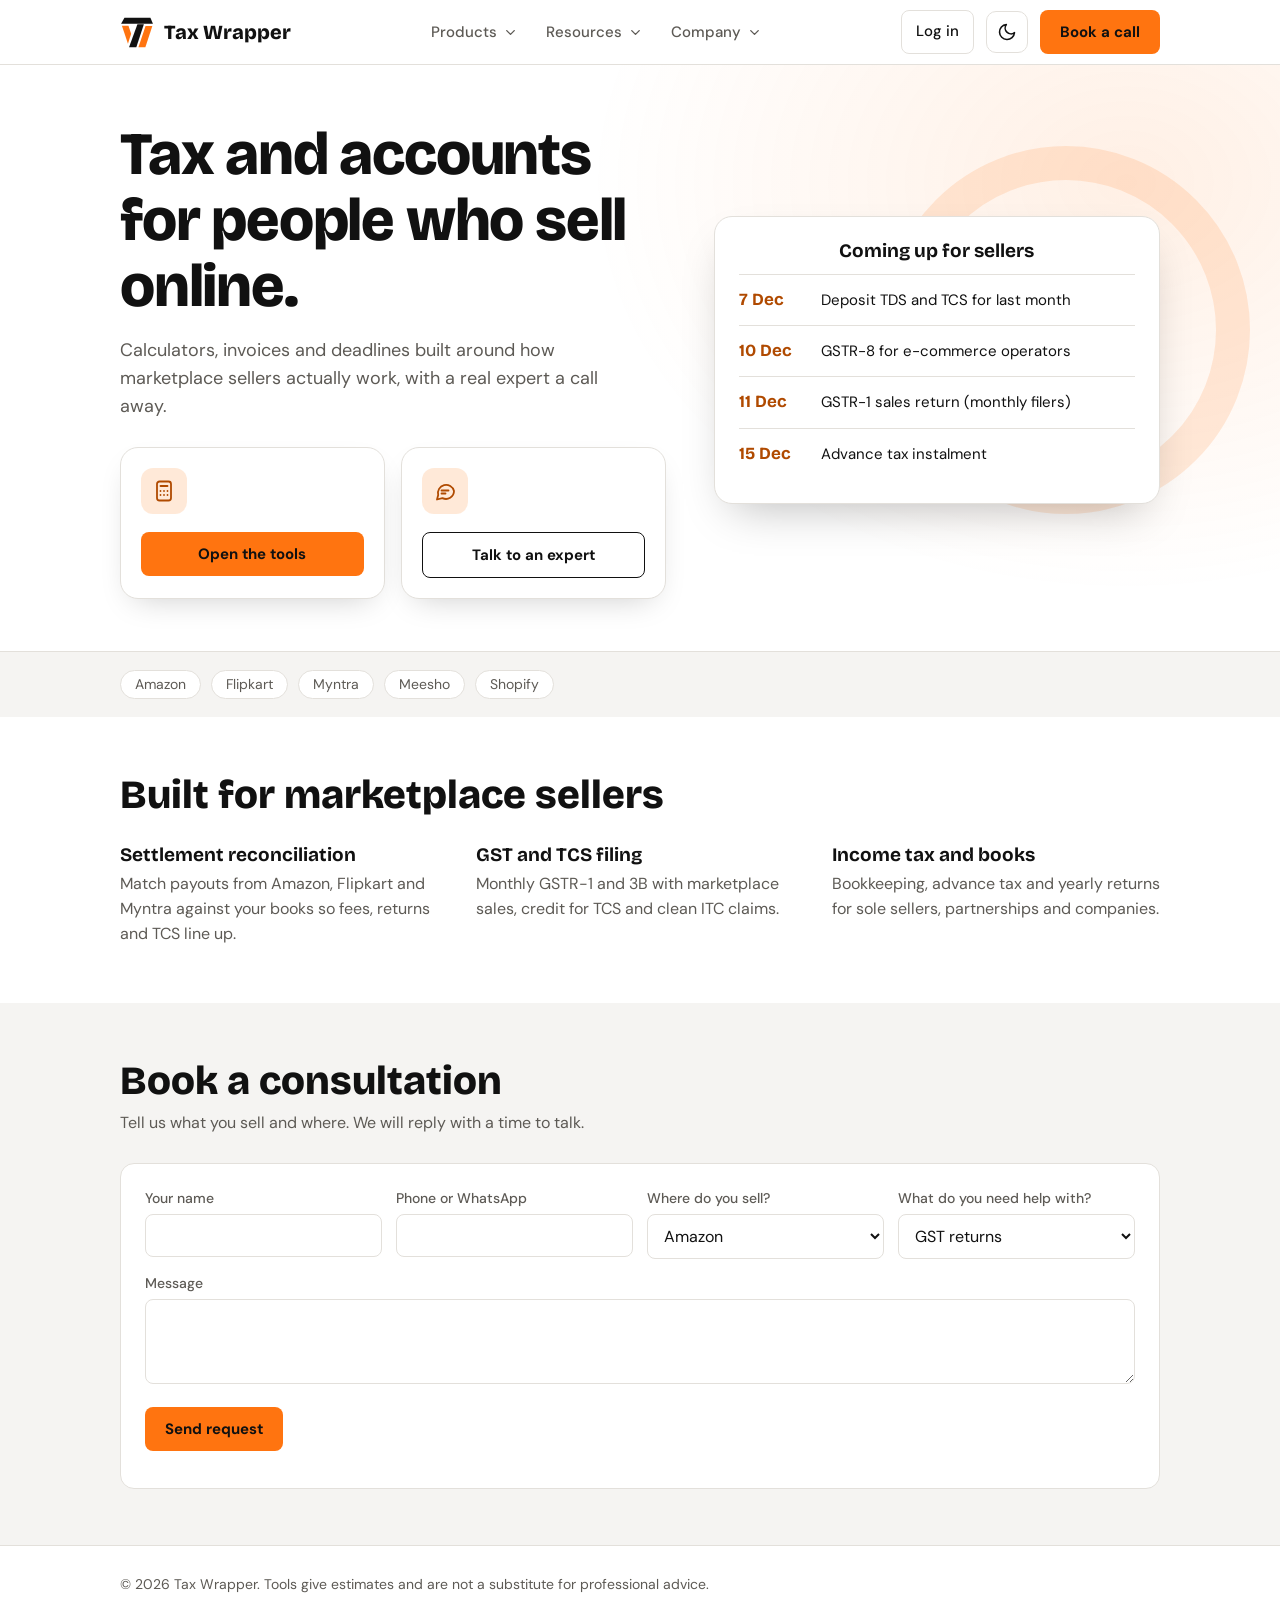
==== commit 2ca24492: "Add files via upload" ====
--- a/index.html
+++ b/index.html
@@ -15,13 +15,15 @@
 Tax Wrapper</a>
 <nav id="mn" aria-label="Main">
 <div class="dd"><button class="dt" type="button" aria-expanded="false" aria-controls="dp-products">Products<svg viewBox="0 0 24 24" fill="none" stroke="currentColor" stroke-width="2.2" stroke-linecap="round" stroke-linejoin="round" aria-hidden="true"><path d="m6 9 6 6 6-6"/></svg></button>
-<div class="dp wide" id="dp-products" hidden><p class="dh">Products</p><div class="dcols"><div class="dg"><p class="dgh">Seller tools</p><ul><li><a class="di" href="tools.html#tds-interest"><span class="ic2" aria-hidden="true"><svg viewBox="0 0 24 24" fill="none" stroke="currentColor" stroke-width="1.8" stroke-linecap="round" stroke-linejoin="round"><path d="M19 5 5 19"/><circle cx="7.5" cy="7.5" r="2.4"/><circle cx="16.5" cy="16.5" r="2.4"/></svg></span>TDS Interest Calculator</a></li><li><a class="di" href="tools.html#invoice"><span class="ic2" aria-hidden="true"><svg viewBox="0 0 24 24" fill="none" stroke="currentColor" stroke-width="1.8" stroke-linecap="round" stroke-linejoin="round"><path d="M7 3h8l4 4v14H7z"/><path d="M14 3v5h5M10 12h6M10 16h6"/></svg></span>Invoice Generator</a></li><li><a class="di" href="tools.html#tax-calendar"><span class="ic2" aria-hidden="true"><svg viewBox="0 0 24 24" fill="none" stroke="currentColor" stroke-width="1.8" stroke-linecap="round" stroke-linejoin="round"><rect x="3.5" y="5" width="17" height="15" rx="2.5"/><path d="M8 3v4M16 3v4M3.5 10h17"/></svg></span>Tax Calendar</a></li><li><a class="di" href="tools.html#tax-calculator"><span class="ic2" aria-hidden="true"><svg viewBox="0 0 24 24" fill="none" stroke="currentColor" stroke-width="1.8" stroke-linecap="round" stroke-linejoin="round"><rect x="5" y="2.5" width="14" height="19" rx="2.5"/><path d="M8.5 7h7"/><path d="M8.5 12h.01M12 12h.01M15.5 12h.01M8.5 16h.01M12 16h.01M15.5 16h.01"/></svg></span>Tax Calculator</a></li></ul></div><div class="dg"><p class="dgh">Seller services</p><ul><li><a class="di" href="#services"><span class="ic2" aria-hidden="true"><svg viewBox="0 0 24 24" fill="none" stroke="currentColor" stroke-width="1.8" stroke-linecap="round" stroke-linejoin="round"><path d="M4 8h14l-3-3M20 16H6l3 3"/></svg></span>Settlement Reconciliation</a></li><li><a class="di" href="#services"><span class="ic2" aria-hidden="true"><svg viewBox="0 0 24 24" fill="none" stroke="currentColor" stroke-width="1.8" stroke-linecap="round" stroke-linejoin="round"><path d="M6 3h12v18l-3-2-3 2-3-2-3 2z"/><path d="M9 8h6M9 12h6"/></svg></span>GST and TCS Filing</a></li><li><a class="di" href="#services"><span class="ic2" aria-hidden="true"><svg viewBox="0 0 24 24" fill="none" stroke="currentColor" stroke-width="1.8" stroke-linecap="round" stroke-linejoin="round"><path d="M5 4h12a2 2 0 0 1 2 2v14H7a2 2 0 0 1-2-2z"/><path d="M5 18a2 2 0 0 1 2-2h12M9 8h6"/></svg></span>Income Tax and Books</a></li><li><a class="di" href="#consult"><span class="ic2" aria-hidden="true"><svg viewBox="0 0 24 24" fill="none" stroke="currentColor" stroke-width="1.8" stroke-linecap="round" stroke-linejoin="round"><path d="M21 12a8 8 0 0 1-11.6 7.1L4 20.5l1.2-4.4A8 8 0 1 1 21 12z"/><path d="M8.5 11.5h7M8.5 14.5h4"/></svg></span>Consultation</a></li></ul></div></div></div></div>
+<div class="dp wide" id="dp-products" hidden><p class="dh">Products</p><div class="dcols"><div class="dg"><p class="dgh">Seller tools</p><ul><li data-perm="tds"><a class="di" href="tools.html#tds-interest"><span class="ic2" aria-hidden="true"><svg viewBox="0 0 24 24" fill="none" stroke="currentColor" stroke-width="1.8" stroke-linecap="round" stroke-linejoin="round"><path d="M19 5 5 19"/><circle cx="7.5" cy="7.5" r="2.4"/><circle cx="16.5" cy="16.5" r="2.4"/></svg></span>TDS Interest Calculator</a></li><li data-perm="inv"><a class="di" href="tools.html#invoice"><span class="ic2" aria-hidden="true"><svg viewBox="0 0 24 24" fill="none" stroke="currentColor" stroke-width="1.8" stroke-linecap="round" stroke-linejoin="round"><path d="M7 3h8l4 4v14H7z"/><path d="M14 3v5h5M10 12h6M10 16h6"/></svg></span>Invoice Generator</a></li><li data-perm="cal"><a class="di" href="tools.html#tax-calendar"><span class="ic2" aria-hidden="true"><svg viewBox="0 0 24 24" fill="none" stroke="currentColor" stroke-width="1.8" stroke-linecap="round" stroke-linejoin="round"><rect x="3.5" y="5" width="17" height="15" rx="2.5"/><path d="M8 3v4M16 3v4M3.5 10h17"/></svg></span>Tax Calendar</a></li><li data-perm="tax"><a class="di" href="tools.html#tax-calculator"><span class="ic2" aria-hidden="true"><svg viewBox="0 0 24 24" fill="none" stroke="currentColor" stroke-width="1.8" stroke-linecap="round" stroke-linejoin="round"><rect x="5" y="2.5" width="14" height="19" rx="2.5"/><path d="M8.5 7h7"/><path d="M8.5 12h.01M12 12h.01M15.5 12h.01M8.5 16h.01M12 16h.01M15.5 16h.01"/></svg></span>Tax Calculator</a></li></ul></div><div class="dg"><p class="dgh">Seller services</p><ul><li><a class="di" href="#services"><span class="ic2" aria-hidden="true"><svg viewBox="0 0 24 24" fill="none" stroke="currentColor" stroke-width="1.8" stroke-linecap="round" stroke-linejoin="round"><path d="M4 8h14l-3-3M20 16H6l3 3"/></svg></span>Settlement Reconciliation</a></li><li><a class="di" href="#services"><span class="ic2" aria-hidden="true"><svg viewBox="0 0 24 24" fill="none" stroke="currentColor" stroke-width="1.8" stroke-linecap="round" stroke-linejoin="round"><path d="M6 3h12v18l-3-2-3 2-3-2-3 2z"/><path d="M9 8h6M9 12h6"/></svg></span>GST and TCS Filing</a></li><li><a class="di" href="#services"><span class="ic2" aria-hidden="true"><svg viewBox="0 0 24 24" fill="none" stroke="currentColor" stroke-width="1.8" stroke-linecap="round" stroke-linejoin="round"><path d="M5 4h12a2 2 0 0 1 2 2v14H7a2 2 0 0 1-2-2z"/><path d="M5 18a2 2 0 0 1 2-2h12M9 8h6"/></svg></span>Income Tax and Books</a></li><li><a class="di" href="#consult"><span class="ic2" aria-hidden="true"><svg viewBox="0 0 24 24" fill="none" stroke="currentColor" stroke-width="1.8" stroke-linecap="round" stroke-linejoin="round"><path d="M21 12a8 8 0 0 1-11.6 7.1L4 20.5l1.2-4.4A8 8 0 1 1 21 12z"/><path d="M8.5 11.5h7M8.5 14.5h4"/></svg></span>Consultation</a></li></ul></div></div></div></div>
 <div class="dd"><button class="dt" type="button" aria-expanded="false" aria-controls="dp-resources">Resources<svg viewBox="0 0 24 24" fill="none" stroke="currentColor" stroke-width="2.2" stroke-linecap="round" stroke-linejoin="round" aria-hidden="true"><path d="m6 9 6 6 6-6"/></svg></button>
 <div class="dp" id="dp-resources" hidden><p class="dh">Resources</p><ul><li><span class="di off" aria-disabled="true"><span class="ic2" aria-hidden="true"><svg viewBox="0 0 24 24" fill="none" stroke="currentColor" stroke-width="1.8" stroke-linecap="round" stroke-linejoin="round"><path d="M12 6c-2-1.5-5-2-8-1.6V18c3-.4 6 .1 8 1.6 2-1.5 5-2 8-1.6V4.4C17 4 14 4.5 12 6z"/><path d="M12 6v13.6"/></svg></span>Blog<em>Soon</em></span></li><li><a class="di" href="tools.html"><span class="ic2" aria-hidden="true"><svg viewBox="0 0 24 24" fill="none" stroke="currentColor" stroke-width="1.8" stroke-linecap="round" stroke-linejoin="round"><rect x="5" y="2.5" width="14" height="19" rx="2.5"/><path d="M8.5 7h7"/><path d="M8.5 12h.01M12 12h.01M15.5 12h.01M8.5 16h.01M12 16h.01M15.5 16h.01"/></svg></span>Calculators &amp; Tools</a></li><li><span class="di off" aria-disabled="true"><span class="ic2" aria-hidden="true"><svg viewBox="0 0 24 24" fill="none" stroke="currentColor" stroke-width="1.8" stroke-linecap="round" stroke-linejoin="round"><path d="M5 20V13M12 20V6M19 20V10"/></svg></span>Case Studies<em>Soon</em></span></li><li><span class="di off" aria-disabled="true"><span class="ic2" aria-hidden="true"><svg viewBox="0 0 24 24" fill="none" stroke="currentColor" stroke-width="1.8" stroke-linecap="round" stroke-linejoin="round"><rect x="3" y="4" width="18" height="12" rx="2"/><path d="M8 20h8M12 16v4"/></svg></span>Webinars<em>Soon</em></span></li></ul></div></div>
 <div class="dd"><button class="dt" type="button" aria-expanded="false" aria-controls="dp-company">Company<svg viewBox="0 0 24 24" fill="none" stroke="currentColor" stroke-width="2.2" stroke-linecap="round" stroke-linejoin="round" aria-hidden="true"><path d="m6 9 6 6 6-6"/></svg></button>
 <div class="dp" id="dp-company" hidden><p class="dh">Company</p><ul><li><a class="di" href="#services"><span class="ic2" aria-hidden="true"><svg viewBox="0 0 24 24" fill="none" stroke="currentColor" stroke-width="1.8" stroke-linecap="round" stroke-linejoin="round"><circle cx="9" cy="8" r="3"/><path d="M3.5 20a5.5 5.5 0 0 1 11 0"/><circle cx="17" cy="9" r="2.3"/><path d="M16.5 14.2a4.5 4.5 0 0 1 4 4.3"/></svg></span>About Us</a></li><li><a class="di" href="#consult"><span class="ic2" aria-hidden="true"><svg viewBox="0 0 24 24" fill="none" stroke="currentColor" stroke-width="1.8" stroke-linecap="round" stroke-linejoin="round"><path d="M4 14v-2a8 8 0 0 1 16 0v2"/><rect x="3" y="14" width="4" height="6" rx="1.5"/><rect x="17" y="14" width="4" height="6" rx="1.5"/></svg></span>Support</a></li><li><span class="di off" aria-disabled="true"><span class="ic2" aria-hidden="true"><svg viewBox="0 0 24 24" fill="none" stroke="currentColor" stroke-width="1.8" stroke-linecap="round" stroke-linejoin="round"><rect x="3" y="7" width="18" height="13" rx="2.5"/><path d="M9 7V5a2 2 0 0 1 2-2h2a2 2 0 0 1 2 2v2M3 13h18"/></svg></span>Careers<em>Soon</em></span></li><li><span class="di off" aria-disabled="true"><span class="ic2" aria-hidden="true"><svg viewBox="0 0 24 24" fill="none" stroke="currentColor" stroke-width="1.8" stroke-linecap="round" stroke-linejoin="round"><path d="M4 10v4h3l8 4V6L7 10z"/><path d="M18.5 9.5a4 4 0 0 1 0 5"/></svg></span>Media &amp; PR<em>Soon</em></span></li></ul></div></div>
+<div class="mrows" id="acctm"></div>
 </nav>
 <div class="nr">
+<span id="acct"></span>
 <button class="mb" id="mb" type="button" aria-label="Open menu" aria-expanded="false" aria-controls="mn"><svg class="mi" viewBox="0 0 24 24" fill="none" stroke="currentColor" stroke-width="2" stroke-linecap="round" aria-hidden="true"><path d="M4 7h16M4 12h16M4 17h16"/></svg><svg class="xi" viewBox="0 0 24 24" fill="none" stroke="currentColor" stroke-width="2" stroke-linecap="round" aria-hidden="true"><path d="M6 6l12 12M18 6 6 18"/></svg></button>
 <button class="tg" id="tg" type="button" aria-label="Switch to dark mode" title="Switch theme"><svg class="moon" viewBox="0 0 24 24" fill="none" stroke="currentColor" stroke-width="1.9" stroke-linecap="round" stroke-linejoin="round" aria-hidden="true"><path d="M21 12.8A9 9 0 1 1 11.2 3a7 7 0 0 0 9.8 9.8z"/></svg><svg class="sun" viewBox="0 0 24 24" fill="none" stroke="currentColor" stroke-width="1.9" stroke-linecap="round" stroke-linejoin="round" aria-hidden="true"><circle cx="12" cy="12" r="4"/><path d="M12 2v2M12 20v2M4.9 4.9l1.4 1.4M17.7 17.7l1.4 1.4M2 12h2M20 12h2M4.9 19.1l1.4-1.4M17.7 6.3l1.4-1.4"/></svg></button>
 <a class="btn" href="#consult">Book a call</a>
@@ -69,6 +71,7 @@
 
 
 <script src="js/utils.js" defer></script>
+<script src="js/auth.js" defer></script>
 <script src="js/theme.js" defer></script>
 <script src="js/menu.js" defer></script>
 <script src="js/calendar.js" defer></script>
--- a/css/style.css
+++ b/css/style.css
@@ -198,7 +198,7 @@
 .tp{min-height:100vh;display:flex;flex-direction:column}
 .tp main{flex:1;display:flex;flex-direction:column}
 .tp main>section{flex:1}
-@media(max-width:760px){
+@media(max-width:900px){
 .mb{display:grid}
 .nav nav{display:none;position:absolute;top:100%;left:0;right:0;flex-direction:column;gap:0;padding:4px 20px 12px;background:var(--bg);border-bottom:1px solid var(--line);box-shadow:0 22px 30px -20px rgba(0,0,0,.45);max-height:calc(100vh - 72px);overflow:auto}
 .nav nav.open{display:flex}
@@ -222,3 +222,94 @@
 .pv-e h2{font-size:clamp(24px,3.4vw,32px);font-weight:800}
 .pv-e p{color:var(--mute);margin:10px 0 20px}
 @media(max-width:600px){.pv #inv{padding:14px}}
+
+/* Login, account control and dashboard */
+:root{--danger:#b42318}
+@media(prefers-color-scheme:dark){:root:not([data-theme="light"]){--danger:#ff8f86}}
+:root[data-theme="dark"]{--danger:#ff8f86}
+.lg{display:inline-flex;align-items:center;padding:9px 14px;border:1.5px solid var(--line);border-radius:8px;font-size:15px;font-weight:500;color:var(--ink);text-decoration:none;white-space:nowrap;transition:transform .2s cubic-bezier(.2,.8,.2,1),border-color .2s}
+.lg:hover{border-color:var(--or);transform:translateY(-2px)}
+.av{gap:8px;padding:5px 10px 5px 5px;border:1.5px solid var(--line)}
+.avc{display:grid;place-items:center;width:28px;height:28px;border-radius:50%;background:var(--or);color:#111;font:700 14px 'DM Sans',sans-serif}
+.avn{max-width:110px;overflow:hidden;text-overflow:ellipsis;white-space:nowrap}
+.dp.r{left:auto;right:0}
+.who{margin:0 8px 8px;font-size:14px;color:var(--mute)}
+.who b{color:var(--ink)}
+button.di{width:100%;background:none;border:0;font-family:inherit;text-align:left;cursor:pointer}
+button.di:hover{background:color-mix(in srgb,var(--or) 13%,transparent);transform:translateX(3px)}
+.mrows{display:none}
+#acct:empty{display:none}
+@media(max-width:900px){
+#acct{display:none}
+.mrows{display:block;border-top:1px solid var(--line)}
+.mrow{display:block;width:100%;margin:0;padding:15px 2px;border:0;border-bottom:1px solid var(--line);border-radius:0;background:none;color:var(--ink);font:500 16px 'DM Sans',system-ui,sans-serif;text-align:left;text-decoration:none;cursor:pointer}
+.mrows .mrow:last-child{border-bottom:0}
+.mrow.who{font-size:14px;color:var(--mute);cursor:default}
+}
+.lcard{max-width:420px;margin:24px auto 0;background:var(--card);border:1px solid var(--line);border-radius:16px;padding:28px;box-shadow:0 22px 46px -26px rgba(0,0,0,.4)}
+.lcard h2{font-size:clamp(26px,3.6vw,34px);font-weight:800}
+.lerr{color:var(--or-ink);min-height:1.4em;margin:10px 0 12px}
+.pw{position:relative;display:block}
+.pw input{padding-right:64px}
+.pwt{position:absolute;right:6px;top:50%;transform:translateY(-50%);margin-top:2px;background:none;border:0;border-radius:6px;padding:6px 10px;color:var(--mute);font:500 14px 'DM Sans',sans-serif;cursor:pointer}
+.pwt:hover{color:var(--ink)}
+.dtop{display:flex;align-items:flex-end;justify-content:space-between;gap:16px;flex-wrap:wrap;margin-bottom:22px}
+.dtop h2{font-size:clamp(26px,3.6vw,38px);font-weight:800}
+.dtop p{margin:8px 0 0;color:var(--mute)}
+.stats{display:grid;grid-template-columns:repeat(3,1fr);gap:14px;margin-bottom:18px}
+.stat{background:var(--card);border:1px solid var(--line);border-radius:14px;padding:16px 18px}
+.stat b{display:block;font:800 30px/1.1 'Bricolage Grotesque',sans-serif}
+.stat span{color:var(--mute);font-size:14px}
+.toast{margin:0 0 14px;padding:10px 14px;border-radius:10px;background:color-mix(in srgb,var(--or) 14%,transparent);font-size:15px}
+.dcard{background:var(--card);border:1px solid var(--line);border-radius:14px;padding:6px 24px 10px;margin-bottom:18px}
+.dset{padding:20px 24px}
+.dset .ck{margin-top:0}
+.ut{width:100%;border-collapse:collapse;font-size:15px}
+.ut th{text-align:left;font-size:14px;font-weight:600;color:var(--mute);padding:14px 8px 10px;border-bottom:1px solid var(--line)}
+.ut td{padding:14px 8px;border-bottom:1px solid var(--line);vertical-align:middle}
+.ut tr:last-child td{border-bottom:0}
+.un{display:block;color:var(--mute);font-size:13px}
+.chip{display:inline-block;margin:2px 4px 2px 0;padding:2px 10px;border:1px solid var(--line);border-radius:99px;background:var(--bg);font-size:13px;font-weight:500}
+.chip.ok{border-color:color-mix(in srgb,var(--or) 55%,transparent);background:color-mix(in srgb,var(--or) 12%,transparent);color:var(--or-ink)}
+.act{text-align:right;white-space:nowrap}
+.sb{font:500 14px 'DM Sans',sans-serif;background:var(--card);color:var(--ink);border:1px solid var(--line);border-radius:8px;padding:7px 12px;cursor:pointer;transition:border-color .2s,transform .2s cubic-bezier(.2,.8,.2,1)}
+.sb:hover{border-color:var(--or);transform:translateY(-1px)}
+.sb.dng{color:var(--danger)}
+.sb.dng:hover{border-color:var(--danger)}
+.btn.dngb{background:var(--danger);color:#fff}
+:root[data-theme="dark"] .btn.dngb,:root:not([data-theme="light"]) .btn.dngb{color:#111}
+.sr{position:absolute;width:1px;height:1px;overflow:hidden;clip:rect(0 0 0 0);white-space:nowrap}
+.pf{margin:16px 0 0;padding:12px 16px 14px;border:1px solid var(--line);border-radius:10px}
+.pf legend{padding:0 6px;font-size:14px;font-weight:500;color:var(--mute)}
+.pf .ck{margin-top:10px}
+@media(max-width:700px){
+.dcard{padding:6px 16px 10px}
+.ut thead{display:none}
+.ut,.ut tbody,.ut tr,.ut td{display:block}
+.ut tr{padding:14px 0;border-bottom:1px solid var(--line)}
+.ut tr:last-child{border-bottom:0}
+.ut td{border:0;padding:4px 0}
+.ut td[data-l]::before{content:attr(data-l);display:block;font-size:12px;color:var(--mute)}
+.act{text-align:left;padding-top:10px!important}
+.stat{padding:14px}
+.stat b{font-size:26px}
+}
+@media(max-width:1040px){.avn{display:none}.av{padding:5px 8px 5px 5px}}
+@media(max-width:340px){.w{padding:0 12px}.nav{gap:8px}.nr{gap:4px}.brand{font-size:15px;gap:6px}.brand svg{width:24px;height:22px}.mb,.tg{width:34px;height:34px}.nr .btn{padding:8px 9px;font-size:12px}}
+/* Saved invoices */
+.fl{padding-top:20px;padding-bottom:20px}
+.fl label{display:block;font-size:14px;color:var(--mute)}
+.fl input,.fl select{margin-top:6px}
+.pre{display:flex;flex-wrap:wrap;gap:8px;margin:14px 0 6px}
+.ut .rt,.ut th.rt{text-align:right}
+.ut .act{white-space:nowrap}
+@media(max-width:700px){.ut .rt,.ut th.rt{text-align:left}.ut .act{white-space:normal;padding-top:8px}.fl{padding:16px}}
+/* Side notification */
+.snack{position:fixed;top:84px;right:16px;z-index:70;max-width:340px;width:calc(100% - 32px);background:var(--card);color:var(--ink);border:1px solid var(--line);border-left:4px solid var(--or);border-radius:12px;padding:12px 14px;box-shadow:0 14px 34px -14px rgba(0,0,0,.45);display:flex;flex-direction:column;gap:3px;animation:snin .25s cubic-bezier(.2,.8,.2,1)}
+.snack[hidden]{display:none}
+.snack.warn{border-left-color:var(--danger)}
+.snack span{color:var(--mute);font-size:15px;overflow-wrap:anywhere}
+.snack a{color:var(--or-ink);font-weight:600;font-size:14px;margin-top:2px}
+@keyframes snin{from{opacity:0;transform:translateX(24px)}to{opacity:1;transform:none}}
+@media(max-width:600px){.snack{top:72px;right:12px;width:calc(100% - 24px)}}
+@media print{.snack{display:none!important}}
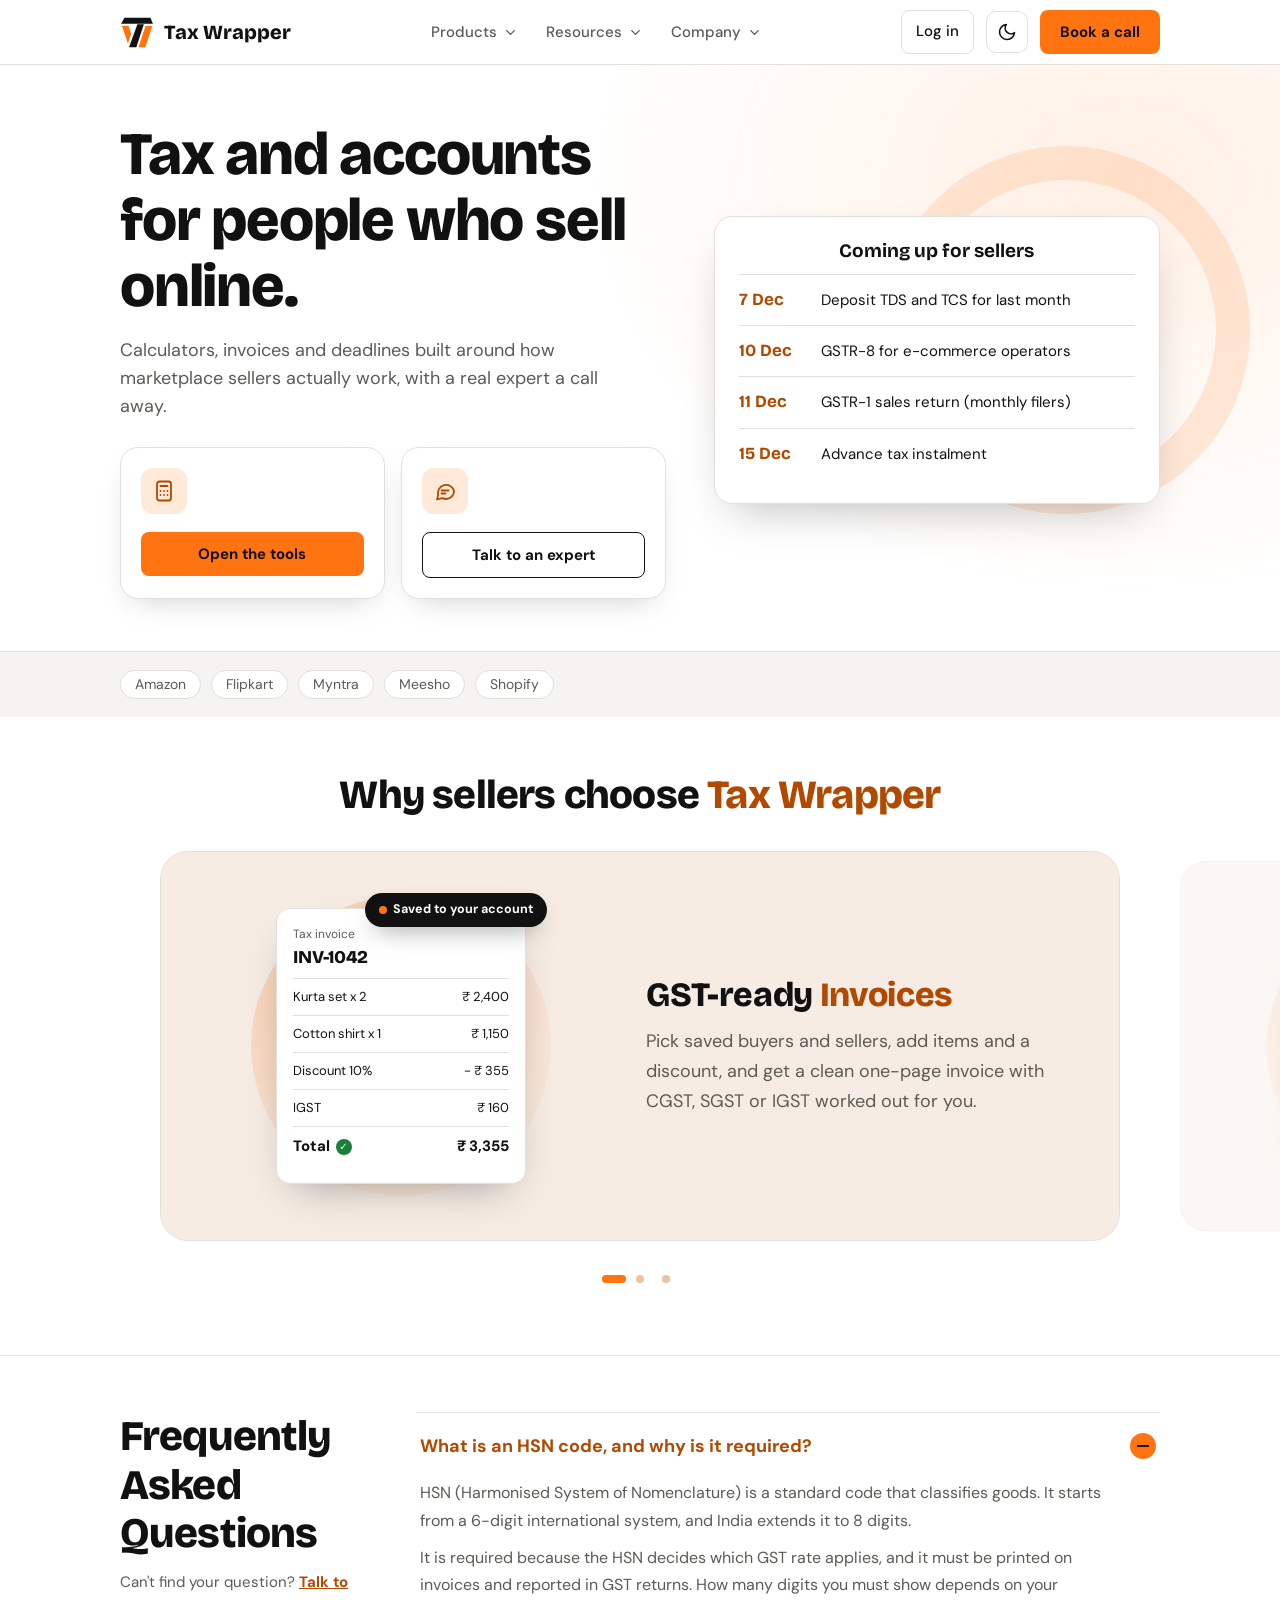
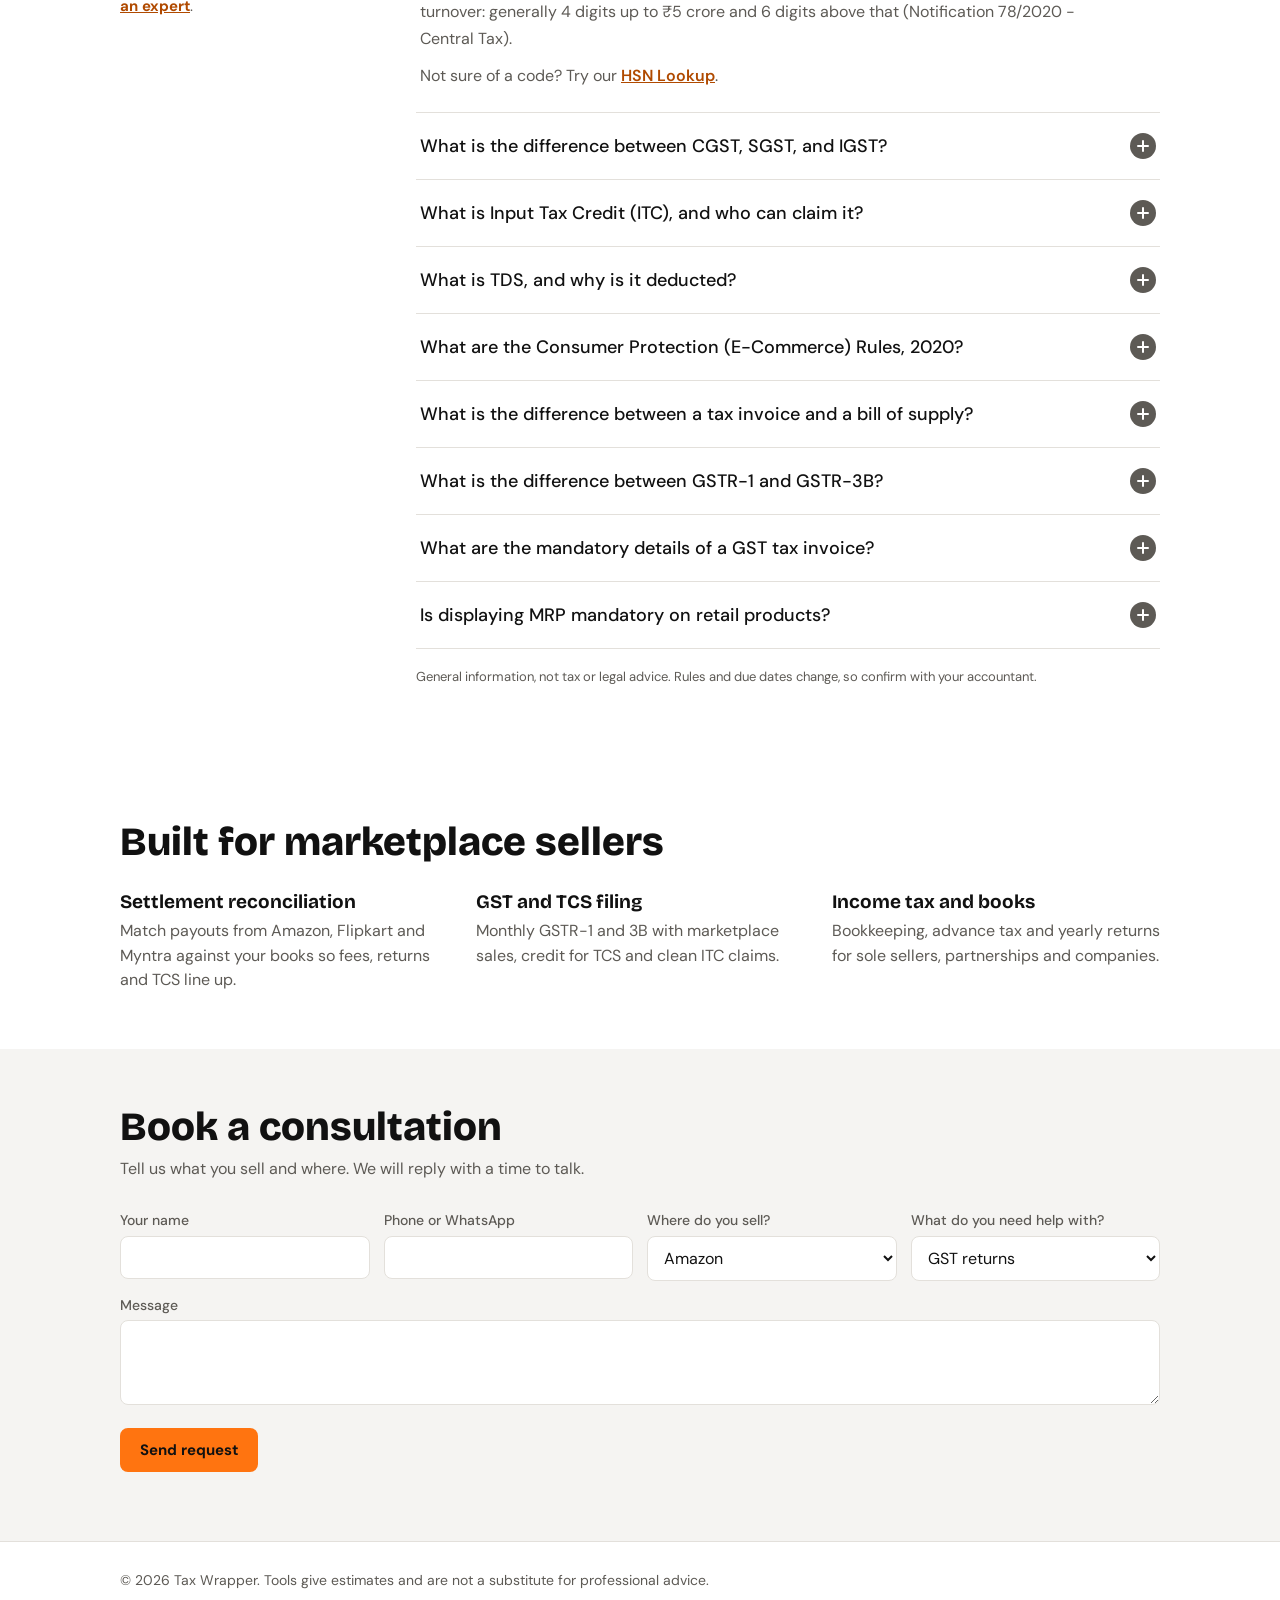
==== commit daac81e7: "Add files via upload" ====
--- a/index.html
+++ b/index.html
@@ -1,11 +1,15 @@
 <!DOCTYPE html>
-<html lang="en">
+<html lang="en" data-root="">
 <head>
 <meta charset="utf-8">
 <meta name="viewport" content="width=device-width, initial-scale=1, viewport-fit=cover">
 <title>Tax Wrapper – Finance tools for e-commerce sellers</title>
 <link rel="stylesheet" href="https://fonts.googleapis.com/css2?family=Bricolage+Grotesque:wght@600;800&family=DM+Sans:wght@400;500;700&display=swap">
-<link rel="stylesheet" href="css/style.css">
+<link rel="stylesheet" href="assets/css/base.css">
+<link rel="stylesheet" href="assets/css/components.css">
+<link rel="stylesheet" href="features/home/home.css">
+<link rel="stylesheet" href="features/home/hero-slider.css">
+<link rel="stylesheet" href="features/home/faq.css">
 <script>try{var t=localStorage.getItem('tw-theme');if(t==='light'||t==='dark')document.documentElement.setAttribute('data-theme',t)}catch(e){}</script>
 </head>
 <body>
@@ -15,9 +19,9 @@
 Tax Wrapper</a>
 <nav id="mn" aria-label="Main">
 <div class="dd"><button class="dt" type="button" aria-expanded="false" aria-controls="dp-products">Products<svg viewBox="0 0 24 24" fill="none" stroke="currentColor" stroke-width="2.2" stroke-linecap="round" stroke-linejoin="round" aria-hidden="true"><path d="m6 9 6 6 6-6"/></svg></button>
-<div class="dp wide" id="dp-products" hidden><p class="dh">Products</p><div class="dcols"><div class="dg"><p class="dgh">Seller tools</p><ul><li data-perm="tds"><a class="di" href="tools.html#tds-interest"><span class="ic2" aria-hidden="true"><svg viewBox="0 0 24 24" fill="none" stroke="currentColor" stroke-width="1.8" stroke-linecap="round" stroke-linejoin="round"><path d="M19 5 5 19"/><circle cx="7.5" cy="7.5" r="2.4"/><circle cx="16.5" cy="16.5" r="2.4"/></svg></span>TDS Interest Calculator</a></li><li data-perm="inv"><a class="di" href="tools.html#invoice"><span class="ic2" aria-hidden="true"><svg viewBox="0 0 24 24" fill="none" stroke="currentColor" stroke-width="1.8" stroke-linecap="round" stroke-linejoin="round"><path d="M7 3h8l4 4v14H7z"/><path d="M14 3v5h5M10 12h6M10 16h6"/></svg></span>Invoice Generator</a></li><li data-perm="cal"><a class="di" href="tools.html#tax-calendar"><span class="ic2" aria-hidden="true"><svg viewBox="0 0 24 24" fill="none" stroke="currentColor" stroke-width="1.8" stroke-linecap="round" stroke-linejoin="round"><rect x="3.5" y="5" width="17" height="15" rx="2.5"/><path d="M8 3v4M16 3v4M3.5 10h17"/></svg></span>Tax Calendar</a></li><li data-perm="tax"><a class="di" href="tools.html#tax-calculator"><span class="ic2" aria-hidden="true"><svg viewBox="0 0 24 24" fill="none" stroke="currentColor" stroke-width="1.8" stroke-linecap="round" stroke-linejoin="round"><rect x="5" y="2.5" width="14" height="19" rx="2.5"/><path d="M8.5 7h7"/><path d="M8.5 12h.01M12 12h.01M15.5 12h.01M8.5 16h.01M12 16h.01M15.5 16h.01"/></svg></span>Tax Calculator</a></li></ul></div><div class="dg"><p class="dgh">Seller services</p><ul><li><a class="di" href="#services"><span class="ic2" aria-hidden="true"><svg viewBox="0 0 24 24" fill="none" stroke="currentColor" stroke-width="1.8" stroke-linecap="round" stroke-linejoin="round"><path d="M4 8h14l-3-3M20 16H6l3 3"/></svg></span>Settlement Reconciliation</a></li><li><a class="di" href="#services"><span class="ic2" aria-hidden="true"><svg viewBox="0 0 24 24" fill="none" stroke="currentColor" stroke-width="1.8" stroke-linecap="round" stroke-linejoin="round"><path d="M6 3h12v18l-3-2-3 2-3-2-3 2z"/><path d="M9 8h6M9 12h6"/></svg></span>GST and TCS Filing</a></li><li><a class="di" href="#services"><span class="ic2" aria-hidden="true"><svg viewBox="0 0 24 24" fill="none" stroke="currentColor" stroke-width="1.8" stroke-linecap="round" stroke-linejoin="round"><path d="M5 4h12a2 2 0 0 1 2 2v14H7a2 2 0 0 1-2-2z"/><path d="M5 18a2 2 0 0 1 2-2h12M9 8h6"/></svg></span>Income Tax and Books</a></li><li><a class="di" href="#consult"><span class="ic2" aria-hidden="true"><svg viewBox="0 0 24 24" fill="none" stroke="currentColor" stroke-width="1.8" stroke-linecap="round" stroke-linejoin="round"><path d="M21 12a8 8 0 0 1-11.6 7.1L4 20.5l1.2-4.4A8 8 0 1 1 21 12z"/><path d="M8.5 11.5h7M8.5 14.5h4"/></svg></span>Consultation</a></li></ul></div></div></div></div>
+<div class="dp wide" id="dp-products" hidden><p class="dh">Products</p><div class="dcols"><div class="dg"><p class="dgh">Seller tools</p><ul><li data-perm="tds"><a class="di" href="features/tools/tools.html#tds-interest"><span class="ic2" aria-hidden="true"><svg viewBox="0 0 24 24" fill="none" stroke="currentColor" stroke-width="1.8" stroke-linecap="round" stroke-linejoin="round"><path d="M19 5 5 19"/><circle cx="7.5" cy="7.5" r="2.4"/><circle cx="16.5" cy="16.5" r="2.4"/></svg></span>TDS Interest Calculator</a></li><li data-perm="inv"><a class="di" href="features/tools/tools.html#invoice"><span class="ic2" aria-hidden="true"><svg viewBox="0 0 24 24" fill="none" stroke="currentColor" stroke-width="1.8" stroke-linecap="round" stroke-linejoin="round"><path d="M7 3h8l4 4v14H7z"/><path d="M14 3v5h5M10 12h6M10 16h6"/></svg></span>Invoice Generator</a></li><li data-perm="cal"><a class="di" href="features/tools/tools.html#tax-calendar"><span class="ic2" aria-hidden="true"><svg viewBox="0 0 24 24" fill="none" stroke="currentColor" stroke-width="1.8" stroke-linecap="round" stroke-linejoin="round"><rect x="3.5" y="5" width="17" height="15" rx="2.5"/><path d="M8 3v4M16 3v4M3.5 10h17"/></svg></span>Tax Calendar</a></li><li data-perm="tax"><a class="di" href="features/tools/tools.html#tax-calculator"><span class="ic2" aria-hidden="true"><svg viewBox="0 0 24 24" fill="none" stroke="currentColor" stroke-width="1.8" stroke-linecap="round" stroke-linejoin="round"><rect x="5" y="2.5" width="14" height="19" rx="2.5"/><path d="M8.5 7h7"/><path d="M8.5 12h.01M12 12h.01M15.5 12h.01M8.5 16h.01M12 16h.01M15.5 16h.01"/></svg></span>Tax Calculator</a></li><li><a class="di" href="features/image-resizer/image-resizer.html"><span class="ic2" aria-hidden="true"><svg viewBox="0 0 24 24" fill="none" stroke="currentColor" stroke-width="1.8" stroke-linecap="round" stroke-linejoin="round"><rect x="3" y="4" width="18" height="16" rx="2"/><circle cx="9" cy="10" r="1.6"/><path d="m21 16-5-5-8 8"/></svg></span>Image Resizer</a></li><li><a class="di" href="features/hsn-lookup/hsn-lookup.html"><span class="ic2" aria-hidden="true"><svg viewBox="0 0 24 24" fill="none" stroke="currentColor" stroke-width="1.8" stroke-linecap="round" stroke-linejoin="round"><circle cx="11" cy="11" r="6.5"/><path d="m20 20-4.2-4.2M9 9v4m4-4v4M8 10h6m-6 2h6"/></svg></span>HSN Lookup</a></li></ul></div><div class="dg"><p class="dgh">Seller services</p><ul><li><a class="di" href="#services"><span class="ic2" aria-hidden="true"><svg viewBox="0 0 24 24" fill="none" stroke="currentColor" stroke-width="1.8" stroke-linecap="round" stroke-linejoin="round"><path d="M4 8h14l-3-3M20 16H6l3 3"/></svg></span>Settlement Reconciliation</a></li><li><a class="di" href="#services"><span class="ic2" aria-hidden="true"><svg viewBox="0 0 24 24" fill="none" stroke="currentColor" stroke-width="1.8" stroke-linecap="round" stroke-linejoin="round"><path d="M6 3h12v18l-3-2-3 2-3-2-3 2z"/><path d="M9 8h6M9 12h6"/></svg></span>GST and TCS Filing</a></li><li><a class="di" href="#services"><span class="ic2" aria-hidden="true"><svg viewBox="0 0 24 24" fill="none" stroke="currentColor" stroke-width="1.8" stroke-linecap="round" stroke-linejoin="round"><path d="M5 4h12a2 2 0 0 1 2 2v14H7a2 2 0 0 1-2-2z"/><path d="M5 18a2 2 0 0 1 2-2h12M9 8h6"/></svg></span>Income Tax and Books</a></li><li><a class="di" href="#consult"><span class="ic2" aria-hidden="true"><svg viewBox="0 0 24 24" fill="none" stroke="currentColor" stroke-width="1.8" stroke-linecap="round" stroke-linejoin="round"><path d="M21 12a8 8 0 0 1-11.6 7.1L4 20.5l1.2-4.4A8 8 0 1 1 21 12z"/><path d="M8.5 11.5h7M8.5 14.5h4"/></svg></span>Consultation</a></li></ul></div></div></div></div>
 <div class="dd"><button class="dt" type="button" aria-expanded="false" aria-controls="dp-resources">Resources<svg viewBox="0 0 24 24" fill="none" stroke="currentColor" stroke-width="2.2" stroke-linecap="round" stroke-linejoin="round" aria-hidden="true"><path d="m6 9 6 6 6-6"/></svg></button>
-<div class="dp" id="dp-resources" hidden><p class="dh">Resources</p><ul><li><span class="di off" aria-disabled="true"><span class="ic2" aria-hidden="true"><svg viewBox="0 0 24 24" fill="none" stroke="currentColor" stroke-width="1.8" stroke-linecap="round" stroke-linejoin="round"><path d="M12 6c-2-1.5-5-2-8-1.6V18c3-.4 6 .1 8 1.6 2-1.5 5-2 8-1.6V4.4C17 4 14 4.5 12 6z"/><path d="M12 6v13.6"/></svg></span>Blog<em>Soon</em></span></li><li><a class="di" href="tools.html"><span class="ic2" aria-hidden="true"><svg viewBox="0 0 24 24" fill="none" stroke="currentColor" stroke-width="1.8" stroke-linecap="round" stroke-linejoin="round"><rect x="5" y="2.5" width="14" height="19" rx="2.5"/><path d="M8.5 7h7"/><path d="M8.5 12h.01M12 12h.01M15.5 12h.01M8.5 16h.01M12 16h.01M15.5 16h.01"/></svg></span>Calculators &amp; Tools</a></li><li><span class="di off" aria-disabled="true"><span class="ic2" aria-hidden="true"><svg viewBox="0 0 24 24" fill="none" stroke="currentColor" stroke-width="1.8" stroke-linecap="round" stroke-linejoin="round"><path d="M5 20V13M12 20V6M19 20V10"/></svg></span>Case Studies<em>Soon</em></span></li><li><span class="di off" aria-disabled="true"><span class="ic2" aria-hidden="true"><svg viewBox="0 0 24 24" fill="none" stroke="currentColor" stroke-width="1.8" stroke-linecap="round" stroke-linejoin="round"><rect x="3" y="4" width="18" height="12" rx="2"/><path d="M8 20h8M12 16v4"/></svg></span>Webinars<em>Soon</em></span></li></ul></div></div>
+<div class="dp" id="dp-resources" hidden><p class="dh">Resources</p><ul><li><span class="di off" aria-disabled="true"><span class="ic2" aria-hidden="true"><svg viewBox="0 0 24 24" fill="none" stroke="currentColor" stroke-width="1.8" stroke-linecap="round" stroke-linejoin="round"><path d="M12 6c-2-1.5-5-2-8-1.6V18c3-.4 6 .1 8 1.6 2-1.5 5-2 8-1.6V4.4C17 4 14 4.5 12 6z"/><path d="M12 6v13.6"/></svg></span>Blog<em>Soon</em></span></li><li><a class="di" href="features/tools/tools.html"><span class="ic2" aria-hidden="true"><svg viewBox="0 0 24 24" fill="none" stroke="currentColor" stroke-width="1.8" stroke-linecap="round" stroke-linejoin="round"><rect x="5" y="2.5" width="14" height="19" rx="2.5"/><path d="M8.5 7h7"/><path d="M8.5 12h.01M12 12h.01M15.5 12h.01M8.5 16h.01M12 16h.01M15.5 16h.01"/></svg></span>Calculators &amp; Tools</a></li><li><span class="di off" aria-disabled="true"><span class="ic2" aria-hidden="true"><svg viewBox="0 0 24 24" fill="none" stroke="currentColor" stroke-width="1.8" stroke-linecap="round" stroke-linejoin="round"><path d="M5 20V13M12 20V6M19 20V10"/></svg></span>Case Studies<em>Soon</em></span></li><li><span class="di off" aria-disabled="true"><span class="ic2" aria-hidden="true"><svg viewBox="0 0 24 24" fill="none" stroke="currentColor" stroke-width="1.8" stroke-linecap="round" stroke-linejoin="round"><rect x="3" y="4" width="18" height="12" rx="2"/><path d="M8 20h8M12 16v4"/></svg></span>Webinars<em>Soon</em></span></li></ul></div></div>
 <div class="dd"><button class="dt" type="button" aria-expanded="false" aria-controls="dp-company">Company<svg viewBox="0 0 24 24" fill="none" stroke="currentColor" stroke-width="2.2" stroke-linecap="round" stroke-linejoin="round" aria-hidden="true"><path d="m6 9 6 6 6-6"/></svg></button>
 <div class="dp" id="dp-company" hidden><p class="dh">Company</p><ul><li><a class="di" href="#services"><span class="ic2" aria-hidden="true"><svg viewBox="0 0 24 24" fill="none" stroke="currentColor" stroke-width="1.8" stroke-linecap="round" stroke-linejoin="round"><circle cx="9" cy="8" r="3"/><path d="M3.5 20a5.5 5.5 0 0 1 11 0"/><circle cx="17" cy="9" r="2.3"/><path d="M16.5 14.2a4.5 4.5 0 0 1 4 4.3"/></svg></span>About Us</a></li><li><a class="di" href="#consult"><span class="ic2" aria-hidden="true"><svg viewBox="0 0 24 24" fill="none" stroke="currentColor" stroke-width="1.8" stroke-linecap="round" stroke-linejoin="round"><path d="M4 14v-2a8 8 0 0 1 16 0v2"/><rect x="3" y="14" width="4" height="6" rx="1.5"/><rect x="17" y="14" width="4" height="6" rx="1.5"/></svg></span>Support</a></li><li><span class="di off" aria-disabled="true"><span class="ic2" aria-hidden="true"><svg viewBox="0 0 24 24" fill="none" stroke="currentColor" stroke-width="1.8" stroke-linecap="round" stroke-linejoin="round"><rect x="3" y="7" width="18" height="13" rx="2.5"/><path d="M9 7V5a2 2 0 0 1 2-2h2a2 2 0 0 1 2 2v2M3 13h18"/></svg></span>Careers<em>Soon</em></span></li><li><span class="di off" aria-disabled="true"><span class="ic2" aria-hidden="true"><svg viewBox="0 0 24 24" fill="none" stroke="currentColor" stroke-width="1.8" stroke-linecap="round" stroke-linejoin="round"><path d="M4 10v4h3l8 4V6L7 10z"/><path d="M18.5 9.5a4 4 0 0 1 0 5"/></svg></span>Media &amp; PR<em>Soon</em></span></li></ul></div></div>
 <div class="mrows" id="acctm"></div>
@@ -36,13 +40,85 @@
 <div>
 <h1>Tax and accounts for people who sell online.</h1>
 <p>Calculators, invoices and deadlines built around how marketplace sellers actually work, with a real expert a call away.</p>
-<div class="hcta"><div class="hc"><span class="ic" aria-hidden="true"><svg viewBox="0 0 24 24" fill="none" stroke="currentColor" stroke-width="1.8" stroke-linecap="round" stroke-linejoin="round"><rect x="5" y="2.5" width="14" height="19" rx="2.5"/><path d="M8.5 7h7"/><path d="M8.5 12h.01M12 12h.01M15.5 12h.01M8.5 16h.01M12 16h.01M15.5 16h.01"/></svg></span><a class="btn" href="tools.html">Open the tools</a></div><div class="hc"><span class="ic" aria-hidden="true"><svg viewBox="0 0 24 24" fill="none" stroke="currentColor" stroke-width="1.8" stroke-linecap="round" stroke-linejoin="round"><path d="M21 12a8 8 0 0 1-11.6 7.1L4 20.5l1.2-4.4A8 8 0 1 1 21 12z"/><path d="M8.5 11.5h7M8.5 14.5h4"/></svg></span><a class="btn o" href="#consult">Talk to an expert</a></div></div>
+<div class="hcta"><div class="hc"><span class="ic" aria-hidden="true"><svg viewBox="0 0 24 24" fill="none" stroke="currentColor" stroke-width="1.8" stroke-linecap="round" stroke-linejoin="round"><rect x="5" y="2.5" width="14" height="19" rx="2.5"/><path d="M8.5 7h7"/><path d="M8.5 12h.01M12 12h.01M15.5 12h.01M8.5 16h.01M12 16h.01M15.5 16h.01"/></svg></span><a class="btn" href="features/tools/tools.html">Open the tools</a></div><div class="hc"><span class="ic" aria-hidden="true"><svg viewBox="0 0 24 24" fill="none" stroke="currentColor" stroke-width="1.8" stroke-linecap="round" stroke-linejoin="round"><path d="M21 12a8 8 0 0 1-11.6 7.1L4 20.5l1.2-4.4A8 8 0 1 1 21 12z"/><path d="M8.5 11.5h7M8.5 14.5h4"/></svg></span><a class="btn o" href="#consult">Talk to an expert</a></div></div>
 </div>
 <div class="hr"><div class="due" aria-live="polite"><h3>Coming up for sellers</h3><div id="soon"></div></div></div>
 </div>
 <div class="band"><div class="w mk"><span>Amazon</span><span>Flipkart</span><span>Myntra</span><span>Meesho</span><span>Shopify</span></div></div>
 </div>
 
+
+<section class="why" aria-labelledby="ws-h">
+<h2 id="ws-h">Why sellers choose <em>Tax Wrapper</em></h2>
+<div class="ws-view" id="ws-view" role="region" aria-roledescription="carousel" aria-label="Why choose Tax Wrapper" tabindex="0">
+<div class="ws-track">
+
+<article class="ws-slide" aria-roledescription="slide" aria-label="1 of 3">
+<div class="ws-vis" aria-hidden="true">
+<div class="ws-panel"><p class="ws-pt">Tax invoice</p><div class="ws-h">INV-1042</div>
+<div class="ws-r"><span>Kurta set x 2</span><span>₹ 2,400</span></div>
+<div class="ws-r"><span>Cotton shirt x 1</span><span>₹ 1,150</span></div>
+<div class="ws-r"><span>Discount 10%</span><span>- ₹ 355</span></div>
+<div class="ws-r"><span>IGST</span><span>₹ 160</span></div>
+<div class="ws-r ws-tot"><span>Total<span class="ws-ok">&#10003;</span></span><span>₹ 3,355</span></div><span class="ws-chip"><i></i>Saved to your account</span></div>
+</div>
+<div class="ws-txt"><h3 class="ws-t">GST-ready <em>Invoices</em></h3><p>Pick saved buyers and sellers, add items and a discount, and get a clean one-page invoice with CGST, SGST or IGST worked out for you.</p></div>
+</article>
+
+<article class="ws-slide" aria-roledescription="slide" aria-label="2 of 3">
+<div class="ws-vis" aria-hidden="true">
+<div class="ws-panel"><p class="ws-pt">Typical monthly dates</p><div class="ws-h">Due this month</div>
+<div class="ws-r"><span><span class="ws-d">7</span>TDS payment</span></div>
+<div class="ws-r"><span><span class="ws-d">11</span>GSTR-1</span></div>
+<div class="ws-r"><span><span class="ws-d">20</span>GSTR-3B</span></div><span class="ws-chip"><i></i>Reminder set</span></div>
+</div>
+<div class="ws-txt"><h3 class="ws-t">Never miss a <em>Deadline</em></h3><p>GST, TDS and income tax due dates for sellers sit in one calendar, with TDS interest and tax calculators next to them.</p></div>
+</article>
+
+<article class="ws-slide" aria-roledescription="slide" aria-label="3 of 3">
+<div class="ws-vis" aria-hidden="true">
+<svg class="ws-av" viewBox="0 0 200 220" fill="none"><path d="M18 220c0-52 34-84 82-84s82 32 82 84z" fill="var(--ink)"/><path d="M82 136l18 26 18-26z" fill="#fff" opacity=".92"/><circle cx="100" cy="82" r="40" fill="#f2b896"/><path d="M58 76c0-30 18-48 44-48 26 0 42 18 42 48-10-18-26-26-44-26-16 0-32 8-42 26z" fill="#2a1a12"/><path d="M56 84a44 44 0 0 1 88 0" stroke="var(--or)" stroke-width="7" stroke-linecap="round"/><rect x="48" y="80" width="14" height="26" rx="7" fill="var(--or)"/><rect x="138" y="80" width="14" height="26" rx="7" fill="var(--or)"/><path d="M142 104c0 20-14 30-34 30" stroke="var(--or)" stroke-width="5" stroke-linecap="round"/></svg>
+<div class="ws-panel" style="margin-right:34%;width:min(170px,52%)"><p class="ws-pt">Tax expert</p><div class="ws-h" style="font-size:16px;margin-bottom:0">Available now</div>
+<div class="ws-call"><span><svg viewBox="0 0 24 24" fill="none" stroke="currentColor" stroke-width="2" stroke-linecap="round" stroke-linejoin="round" aria-hidden="true"><path d="M4 5h16v11H9l-5 4z"/></svg></span><span class="on"><svg viewBox="0 0 24 24" fill="none" stroke="currentColor" stroke-width="2" stroke-linecap="round" stroke-linejoin="round" aria-hidden="true"><path d="M5 4h4l2 5-2.5 1.5a11 11 0 0 0 5 5L15 13l5 2v4a1 1 0 0 1-1 1A15 15 0 0 1 4 5a1 1 0 0 1 1-1z"/></svg></span></div></div>
+</div>
+<div class="ws-txt"><h3 class="ws-t">An expert on <em>Call</em></h3><p>Book a call and talk to a tax professional about settlements, GST and TCS, books and yearly returns.</p></div>
+</article>
+
+</div></div>
+<div class="ws-dots" id="ws-dots" role="group" aria-label="Choose a slide"><button type="button" aria-label="Show slide 1"></button><button type="button" aria-label="Show slide 2"></button><button type="button" aria-label="Show slide 3"></button></div>
+</section>
+
+<section class="faq" id="faq" aria-labelledby="fq-t"><div class="w fq">
+<div class="fq-h"><h2 id="fq-t">Frequently Asked Questions</h2><p>Can't find your question? <a href="#consult">Talk to an expert</a>.</p></div>
+<div><div class="fq-l">
+<div class="fq-i"><h3><button class="fq-q" type="button" aria-expanded="false" aria-controls="fq-a0" id="fq-q0">What is an HSN code, and why is it required?<span class="fq-pm" aria-hidden="true"></span></button></h3><div class="fq-a" id="fq-a0" role="region" aria-labelledby="fq-q0"><div><div class="fq-b"><p>HSN (Harmonised System of Nomenclature) is a standard code that classifies goods. It starts from a 6-digit international system, and India extends it to 8 digits.</p>
+<p>It is required because the HSN decides which GST rate applies, and it must be printed on invoices and reported in GST returns. How many digits you must show depends on your turnover: generally 4 digits up to ₹5 crore and 6 digits above that (Notification 78/2020 - Central Tax).</p>
+<p>Not sure of a code? Try our <a href="features/hsn-lookup/hsn-lookup.html">HSN Lookup</a>.</p></div></div></div></div>
+<div class="fq-i"><h3><button class="fq-q" type="button" aria-expanded="false" aria-controls="fq-a1" id="fq-q1">What is the difference between CGST, SGST, and IGST?<span class="fq-pm" aria-hidden="true"></span></button></h3><div class="fq-a" id="fq-a1" role="region" aria-labelledby="fq-q1"><div><div class="fq-b"><p>It depends on where the goods go.</p>
+<ul><li><b>Within one state:</b> you charge CGST (goes to the Centre) and SGST (goes to the state), usually half of the GST rate each. At 18% that is 9% + 9%. Union territories without a legislature charge UTGST instead of SGST.</li>
+<li><b>Between two states:</b> you charge only IGST, at the full rate, and it is shared between the Centre and the destination state.</li></ul>
+<p>The test is your location against the place of supply. For marketplace orders delivered to another state, it is IGST.</p></div></div></div></div>
+<div class="fq-i"><h3><button class="fq-q" type="button" aria-expanded="false" aria-controls="fq-a2" id="fq-q2">What is Input Tax Credit (ITC), and who can claim it?<span class="fq-pm" aria-hidden="true"></span></button></h3><div class="fq-a" id="fq-a2" role="region" aria-labelledby="fq-q2"><div><div class="fq-b"><p>ITC lets you subtract the GST you paid on business purchases from the GST you collect on sales, so tax is paid only on the value you add.</p>
+<p>A registered taxpayer can claim it when:</p>
+<ul><li>the goods or services are used for business,</li><li>you hold a valid tax invoice and have received the goods or services,</li><li>the supplier has filed their return and paid the tax, so the credit shows in your GSTR-2B,</li><li>you have filed your own return.</li></ul>
+<p>Credit is blocked for some items (for example personal use and certain food, vehicle and similar expenses), and composition taxpayers cannot claim it.</p></div></div></div></div>
+<div class="fq-i"><h3><button class="fq-q" type="button" aria-expanded="false" aria-controls="fq-a3" id="fq-q3">What is TDS, and why is it deducted?<span class="fq-pm" aria-hidden="true"></span></button></h3><div class="fq-a" id="fq-a3" role="region" aria-labelledby="fq-q3"><div><div class="fq-b"><p>TDS (Tax Deducted at Source) means the person paying certain kinds of income, such as salary, rent, professional fees or commission, holds back a prescribed percentage as tax and deposits it with the government on your behalf.</p>
+<p>It collects tax as income arises and makes it harder to avoid. The amount deducted shows in your Form 26AS and AIS, and you claim it as credit when you file your income tax return. Marketplace sellers can also see TDS and GST TCS taken from payouts. Use our <a href="features/tools/tools.html#tds-interest">TDS interest calculator</a> to work out interest on late deduction or payment.</p></div></div></div></div>
+<div class="fq-i"><h3><button class="fq-q" type="button" aria-expanded="false" aria-controls="fq-a4" id="fq-q4">What are the Consumer Protection (E-Commerce) Rules, 2020?<span class="fq-pm" aria-hidden="true"></span></button></h3><div class="fq-a" id="fq-a4" role="region" aria-labelledby="fq-q4"><div><div class="fq-b"><p>These rules, made under the Consumer Protection Act, 2019, set duties for online marketplaces and sellers to protect buyers. In short:</p>
+<ul><li>Show seller details, the total price with a breakup, and the country of origin.</li><li>Give clear return, refund, exchange and warranty terms.</li><li>Appoint a grievance officer: acknowledge complaints within 48 hours and resolve them within one month.</li><li>No unfair practices such as manipulating prices, fake reviews or misleading listings.</li></ul>
+<p>Sellers must give accurate information to the marketplace and honour what they list. The rules have been amended and further changes have been proposed, so check the latest text.</p></div></div></div></div>
+<div class="fq-i"><h3><button class="fq-q" type="button" aria-expanded="false" aria-controls="fq-a5" id="fq-q5">What is the difference between a tax invoice and a bill of supply?<span class="fq-pm" aria-hidden="true"></span></button></h3><div class="fq-a" id="fq-a5" role="region" aria-labelledby="fq-q5"><div><div class="fq-b"><p>A <b>tax invoice</b> is issued by a registered person who charges GST on taxable goods or services. The buyer can use it to claim ITC.</p>
+<p>A <b>bill of supply</b> is issued when no GST is charged: for exempt supplies, or by a composition taxpayer. It shows no tax amount, and the buyer cannot claim ITC on it.</p></div></div></div></div>
+<div class="fq-i"><h3><button class="fq-q" type="button" aria-expanded="false" aria-controls="fq-a6" id="fq-q6">What is the difference between GSTR-1 and GSTR-3B?<span class="fq-pm" aria-hidden="true"></span></button></h3><div class="fq-a" id="fq-a6" role="region" aria-labelledby="fq-q6"><div><div class="fq-b"><p><b>GSTR-1</b> is the statement of your sales (outward supplies), listed invoice by invoice. It is what your buyers' credit is based on.</p>
+<p><b>GSTR-3B</b> is the summary return where you report total sales, the ITC you claim, and the net tax payable. The tax is paid when you file it.</p>
+<p>For monthly filers the usual due dates are the 11th for GSTR-1 and the 20th for GSTR-3B. Quarterly (QRMP) filers have different dates. See the <a href="features/tools/tools.html#tax-calendar">Tax Calendar</a>.</p></div></div></div></div>
+<div class="fq-i"><h3><button class="fq-q" type="button" aria-expanded="false" aria-controls="fq-a7" id="fq-q7">What are the mandatory details of a GST tax invoice?<span class="fq-pm" aria-hidden="true"></span></button></h3><div class="fq-a" id="fq-a7" role="region" aria-labelledby="fq-q7"><div><div class="fq-b"><p>Under Rule 46 of the CGST Rules, a tax invoice carries:</p>
+<ul><li>Supplier's name, address and GSTIN.</li><li>A unique, consecutive invoice number and the date.</li><li>Buyer's name, address and GSTIN (if registered), with the state and its code.</li><li>Description of goods or services, HSN or SAC, quantity and unit.</li><li>Total value, discount, and taxable value.</li><li>Rate and amount of CGST, SGST or IGST (and cess if any).</li><li>Place of supply, and delivery address if different.</li><li>Whether tax is payable on reverse charge, and the supplier's signature or digital signature.</li></ul>
+<p>Larger businesses must also generate an e-invoice with an IRN and QR code. Our <a href="features/tools/tools.html#invoice">Invoice Generator</a> covers the standard fields.</p></div></div></div></div>
+<div class="fq-i"><h3><button class="fq-q" type="button" aria-expanded="false" aria-controls="fq-a8" id="fq-q8">Is displaying MRP mandatory on retail products?<span class="fq-pm" aria-hidden="true"></span></button></h3><div class="fq-a" id="fq-a8" role="region" aria-labelledby="fq-q8"><div><div class="fq-b"><p>Yes, for pre-packaged goods sold to consumers. The Legal Metrology (Packaged Commodities) Rules, 2011 require the Maximum Retail Price, inclusive of all taxes, along with other declarations such as net quantity, manufacturer or importer details and month and year of manufacture.</p>
+<p>You may sell below the MRP but never above it. For online sales, the same declarations, including the MRP, must be shown on the product page.</p></div></div></div></div>
+</div><p class="fq-n">General information, not tax or legal advice. Rules and due dates change, so confirm with your accountant.</p></div>
+</div></section>
 
 <section id="services"><div class="w">
 <div class="sh"><h2>Built for marketplace sellers</h2></div>
@@ -70,11 +146,13 @@
 <footer><div class="w">© 2026 Tax Wrapper. Tools give estimates and are not a substitute for professional advice.</div></footer>
 
 
-<script src="js/utils.js" defer></script>
-<script src="js/auth.js" defer></script>
-<script src="js/theme.js" defer></script>
-<script src="js/menu.js" defer></script>
-<script src="js/calendar.js" defer></script>
-<script src="js/consultation.js" defer></script>
+<script src="assets/js/utils.js" defer></script>
+<script src="features/auth/auth.js" defer></script>
+<script src="assets/js/theme.js" defer></script>
+<script src="assets/js/menu.js" defer></script>
+<script src="features/tax-calendar/calendar.js" defer></script>
+<script src="features/consultation/consultation.js" defer></script>
+<script src="features/home/hero-slider.js" defer></script>
+<script src="features/home/faq.js" defer></script>
 </body>
 </html>
--- a/assets/css/base.css
+++ b/assets/css/base.css
@@ -0,0 +1,107 @@
+/* Base styles: colours, layout, header, buttons, forms, menus, large-screen scaling. Shared by every page. */
+:root{--bg:#fff;--bg2:#f5f4f2;--ink:#111;--mute:#5d5a55;--line:#e3e0db;--or:#ff7410;--or-ink:#b04a00;--card:#fff;box-sizing:border-box;padding-top:env(safe-area-inset-top,0px);padding-bottom:env(safe-area-inset-bottom,0px)}
+@media(prefers-color-scheme:dark){:root:not([data-theme="light"]){--bg:#121110;--bg2:#1b1a18;--ink:#f4f2ee;--mute:#a8a49d;--line:#35322e;--or-ink:#ff9a4d;--card:#1b1a18}}
+:root[data-theme="dark"]{--bg:#121110;--bg2:#1b1a18;--ink:#f4f2ee;--mute:#a8a49d;--line:#35322e;--or-ink:#ff9a4d;--card:#1b1a18}
+html{scroll-padding-top:calc(76px + env(safe-area-inset-top,0px));scroll-behavior:smooth;color-scheme:light dark}
+:root[data-theme="light"]{color-scheme:light}
+:root[data-theme="dark"]{color-scheme:dark}
+*{box-sizing:border-box}
+body{margin:0;background:var(--bg);color:var(--ink);font:16px/1.55 'DM Sans',system-ui,sans-serif}
+h1,h2,h3{font-family:'Bricolage Grotesque','DM Sans',sans-serif;line-height:1.1;margin:0}
+a{color:inherit}
+.w{max-width:1080px;margin:0 auto;padding:0 20px}
+header{position:sticky;top:0;z-index:40;border-bottom:1px solid var(--line);background:var(--bg);background:color-mix(in srgb,var(--bg) 90%,transparent);-webkit-backdrop-filter:blur(10px);backdrop-filter:blur(10px);transition:box-shadow .25s}
+header.stuck{box-shadow:0 8px 20px -12px rgba(0,0,0,.4)}
+.nav{display:flex;align-items:center;justify-content:space-between;gap:16px;height:64px}
+.brand{display:flex;align-items:center;gap:10px;font:800 20px 'Bricolage Grotesque',sans-serif;text-decoration:none}
+.brand svg{width:34px;height:31px}
+.nav nav{display:flex;gap:4px;font-size:15px}
+.btn{display:inline-block;background:var(--or);color:#111;font:700 15px 'DM Sans',sans-serif;border:0;border-radius:8px;padding:12px 20px;cursor:pointer;text-decoration:none}
+.btn:hover{filter:brightness(.94)}
+.btn.o{background:none;border:1.5px solid var(--ink);color:var(--ink)}
+:focus-visible{outline:3px solid var(--or);outline-offset:2px}
+section{padding:56px 0}
+.alt{background:var(--bg2)}
+.sh{margin-bottom:28px}
+.sh h2{font-size:clamp(28px,4vw,40px);font-weight:800}
+.sh p{color:var(--mute);margin:8px 0 0;max-width:560px}
+.g{display:grid;grid-template-columns:repeat(auto-fit,minmax(170px,1fr));gap:14px}
+label{display:block;font-size:14px;color:var(--mute);font-weight:500}
+input,select,textarea{width:100%;margin-top:4px;font:16px 'DM Sans',sans-serif;color:var(--ink);background:var(--bg);border:1px solid var(--line);border-radius:8px;padding:10px 12px}
+.note{font-size:13px;color:var(--mute);margin-top:12px}
+footer{border-top:1px solid var(--line);padding:28px 0;color:var(--mute);font-size:14px}
+[hidden]{display:none!important}
+.btn{position:relative;overflow:hidden;transition:transform .2s cubic-bezier(.2,.8,.2,1),box-shadow .2s,background-color .2s,color .2s}
+.btn::after{content:'';position:absolute;top:0;left:-80%;width:50%;height:100%;background:linear-gradient(120deg,transparent,rgba(255,255,255,.5),transparent);transform:skewX(-20deg);pointer-events:none}
+.btn:hover{filter:none;transform:translateY(-2px);box-shadow:0 10px 22px -8px color-mix(in srgb,var(--or) 75%,transparent)}
+.btn:hover::after{left:140%;transition:left .6s ease}
+.btn:active{transform:translateY(0) scale(.97);box-shadow:none}
+.btn.o:hover{background:var(--ink);color:var(--bg);box-shadow:0 10px 22px -10px rgba(0,0,0,.45)}
+/* Theme toggle button */
+.nr{display:flex;align-items:center;gap:12px}
+.tg{display:grid;place-items:center;width:42px;height:42px;padding:0;border:1.5px solid var(--line);border-radius:10px;background:var(--card);color:var(--ink);cursor:pointer;transition:transform .2s cubic-bezier(.2,.8,.2,1),border-color .2s,box-shadow .2s}
+.tg svg{width:20px;height:20px;transition:transform .35s cubic-bezier(.2,.8,.2,1)}
+.tg:hover{transform:translateY(-2px);border-color:var(--or);box-shadow:0 8px 16px -10px rgba(0,0,0,.4)}
+.tg:hover svg{transform:rotate(25deg) scale(1.1)}
+.tg:active{transform:scale(.94)}
+.tg[data-mode="dark"] .moon,.tg[data-mode="light"] .sun{display:none}
+.brand,.nr .btn{white-space:nowrap}
+@media(max-width:480px){.nr{gap:8px}.nr .btn{padding:10px 13px;font-size:14px}.brand{font-size:18px;gap:8px}.brand svg{width:30px;height:28px}.tg{width:40px;height:40px}}
+
+/* Header dropdown menus */
+.dd{position:relative}
+.dt{display:flex;align-items:center;gap:6px;font:500 15px 'DM Sans',system-ui,sans-serif;color:var(--mute);background:none;border:0;border-radius:8px;padding:9px 12px;cursor:pointer;transition:color .2s,background-color .2s}
+.dt:hover,.dt[aria-expanded="true"]{color:var(--ink);background:var(--bg2)}
+.dt svg{width:15px;height:15px;transition:transform .25s cubic-bezier(.2,.8,.2,1)}
+.dt[aria-expanded="true"] svg{transform:rotate(180deg)}
+.dp{position:absolute;top:calc(100% + 12px);left:0;z-index:45;width:300px;max-width:calc(100vw - 24px);max-height:calc((100vh - 96px) / var(--z,1));overflow:auto;background:var(--card);color:var(--ink);border:1px solid var(--line);border-radius:16px;padding:20px 22px 14px;box-shadow:0 26px 54px -22px rgba(0,0,0,.45);animation:ddIn .22s cubic-bezier(.2,.8,.2,1)}
+.dp.wide{width:660px}
+@keyframes ddIn{from{opacity:0;transform:translateY(-8px)}to{opacity:1;transform:none}}
+.dh{margin:0 0 14px;padding-bottom:12px;border-bottom:1px solid var(--line);font-size:15px;font-weight:500;letter-spacing:.05em;text-transform:uppercase}
+.dcols{display:grid;grid-template-columns:1fr 1fr;gap:6px 30px}
+.dgh{margin:4px 8px 6px;font-size:13px;font-weight:700;letter-spacing:.06em;text-transform:uppercase;color:var(--mute)}
+.dp ul{list-style:none;margin:0;padding:0}
+.di{display:flex;align-items:center;gap:14px;padding:8px;border-radius:10px;color:var(--ink);font-size:15px;font-weight:500;text-decoration:none;transition:background-color .2s,transform .2s cubic-bezier(.2,.8,.2,1)}
+a.di:hover{background:color-mix(in srgb,var(--or) 13%,transparent);transform:translateX(3px)}
+.ic2{display:grid;place-items:center;flex:none;width:34px;height:34px;border-radius:9px;background:color-mix(in srgb,var(--or) 15%,transparent);color:var(--or-ink)}
+.ic2 svg{width:20px;height:20px}
+.di.off{color:var(--mute);cursor:default}
+.di.off .ic2{opacity:.65}
+.di em{margin-left:auto;font-style:normal;font-size:12px;font-weight:500;color:var(--mute);border:1px solid var(--line);border-radius:99px;padding:1px 9px}
+.mb{display:none;place-items:center;width:42px;height:42px;padding:0;border:1.5px solid var(--line);border-radius:10px;background:var(--card);color:var(--ink);cursor:pointer;transition:transform .2s cubic-bezier(.2,.8,.2,1),border-color .2s}
+.mb svg{width:22px;height:22px}
+.mb .xi,.mb[aria-expanded="true"] .mi{display:none}
+.mb[aria-expanded="true"] .xi{display:block}
+.mb:hover{border-color:var(--or)}
+.mb:active{transform:scale(.94)}
+.tp{min-height:100vh;display:flex;flex-direction:column}
+.tp main{flex:1;display:flex;flex-direction:column}
+.tp main>section{flex:1}
+@media(max-width:900px){
+.mb{display:grid}
+.nav nav{display:none;position:absolute;top:100%;left:0;right:0;flex-direction:column;gap:0;padding:4px 20px 12px;background:var(--bg);border-bottom:1px solid var(--line);box-shadow:0 22px 30px -20px rgba(0,0,0,.45);max-height:calc((100vh - 72px) / var(--z,1));overflow:auto}
+.nav nav.open{display:flex}
+.dd{border-bottom:1px solid var(--line)}
+.dd:last-child{border-bottom:0}
+.dt{width:100%;justify-content:space-between;padding:15px 2px;border-radius:0;background:none!important;color:var(--ink);font-size:16px}
+.dp,.dp.wide{position:static;width:auto;max-width:none;max-height:none;overflow:visible;border:0;border-radius:0;box-shadow:none;background:none;padding:0 0 10px;animation:none;left:auto!important}
+.dh{display:none}
+.dcols{grid-template-columns:1fr;gap:4px}
+}
+@media(max-width:480px){.nr{gap:6px}.mb,.tg{width:38px;height:38px}.nr .btn{padding:9px 11px;font-size:13px}.brand{font-size:17px;gap:7px}.brand svg{width:28px;height:26px}}
+:root{--danger:#b42318}
+@media(prefers-color-scheme:dark){:root:not([data-theme="light"]){--danger:#ff8f86}}
+:root[data-theme="dark"]{--danger:#ff8f86}
+/* Large screens: scale the whole page up so text and controls stay a comfortable size */
+@media screen and (min-width:1700px){html{zoom:1.15;--z:1.15}}
+@media screen and (min-width:2200px){html{zoom:1.4;--z:1.4}}
+@media screen and (min-width:3000px){html{zoom:1.9;--z:1.9}}
+/* Large screens: let the page use more of the width */
+@media(min-width:1500px){.w{max-width:1240px}}
+@media(min-width:2000px){.w{max-width:1440px}}
+@media(min-width:2600px){.w{max-width:1680px}}
+/* Smooth light/dark switch: colours ease for a moment while the theme changes (not on hover, so interactions stay snappy) */
+html.theme-fade *,html.theme-fade *::before,html.theme-fade *::after{transition:background-color .45s ease,color .45s ease,border-color .45s ease,box-shadow .45s ease,fill .45s ease,stroke .45s ease!important}
+html.theme-fade .tg svg{transition:transform .35s cubic-bezier(.2,.8,.2,1),color .45s ease,fill .45s ease,stroke .45s ease!important}
+@media print{html.theme-fade *{transition:none!important}}
+@media(prefers-reduced-motion:reduce){*,*::before,*::after{animation:none!important;transition:none!important}html{scroll-behavior:auto}}
--- a/assets/css/components.css
+++ b/assets/css/components.css
@@ -0,0 +1,91 @@
+/* Shared components: account control, modals, chips, buttons, tables, stat cards, notifications. Load after base.css. */
+td.r,th.r{text-align:right}
+.modal{position:fixed;inset:0;background:rgba(0,0,0,.55);display:flex;align-items:center;justify-content:center;padding:16px;z-index:50}
+.modal[hidden]{display:none}
+.mbox{background:var(--card);border:1px solid var(--line);border-radius:14px;padding:24px;max-width:680px;width:100%;max-height:calc(92vh / var(--z,1));overflow:auto}
+.ck{display:flex;align-items:center;gap:8px;margin-top:14px;font-size:15px;color:var(--ink);font-weight:500;cursor:pointer}
+.ck input{width:auto;margin:0;accent-color:var(--or);cursor:pointer}
+.pv-e{background:var(--card);border:1px solid var(--line);border-radius:14px;padding:32px 24px;max-width:560px}
+.pv-e h2{font-size:clamp(24px,3.4vw,32px);font-weight:800}
+.pv-e p{color:var(--mute);margin:10px 0 20px}
+.lg{display:inline-flex;align-items:center;padding:9px 14px;border:1.5px solid var(--line);border-radius:8px;font-size:15px;font-weight:500;color:var(--ink);text-decoration:none;white-space:nowrap;transition:transform .2s cubic-bezier(.2,.8,.2,1),border-color .2s}
+.lg:hover{border-color:var(--or);transform:translateY(-2px)}
+.av{gap:8px;padding:5px 10px 5px 5px;border:1.5px solid var(--line)}
+.avc{display:grid;place-items:center;width:28px;height:28px;border-radius:50%;background:var(--or);color:#111;font:700 14px 'DM Sans',sans-serif}
+.avn{max-width:110px;overflow:hidden;text-overflow:ellipsis;white-space:nowrap}
+.dp.r{left:auto;right:0}
+.who{margin:0 8px 8px;font-size:14px;color:var(--mute)}
+.who b{color:var(--ink)}
+button.di{width:100%;background:none;border:0;font-family:inherit;text-align:left;cursor:pointer}
+button.di:hover{background:color-mix(in srgb,var(--or) 13%,transparent);transform:translateX(3px)}
+.mrows{display:none}
+#acct:empty{display:none}
+@media(max-width:900px){
+#acct{display:none}
+.mrows{display:block;border-top:1px solid var(--line)}
+.mrow{display:block;width:100%;margin:0;padding:15px 2px;border:0;border-bottom:1px solid var(--line);border-radius:0;background:none;color:var(--ink);font:500 16px 'DM Sans',system-ui,sans-serif;text-align:left;text-decoration:none;cursor:pointer}
+.mrows .mrow:last-child{border-bottom:0}
+.mrow.who{font-size:14px;color:var(--mute);cursor:default}
+}
+.lerr{color:var(--or-ink);min-height:1.4em;margin:10px 0 12px}
+.dtop{display:flex;align-items:flex-end;justify-content:space-between;gap:16px;flex-wrap:wrap;margin-bottom:22px}
+.dtop h2{font-size:clamp(26px,3.6vw,38px);font-weight:800}
+.dtop p{margin:8px 0 0;color:var(--mute)}
+.stats{display:grid;grid-template-columns:repeat(3,1fr);gap:14px;margin-bottom:18px}
+.stat{background:var(--card);border:1px solid var(--line);border-radius:14px;padding:16px 18px}
+.stat b{display:block;font:800 30px/1.1 'Bricolage Grotesque',sans-serif}
+.stat span{color:var(--mute);font-size:14px}
+.toast{margin:0 0 14px;padding:10px 14px;border-radius:10px;background:color-mix(in srgb,var(--or) 14%,transparent);font-size:15px}
+.dcard{background:var(--card);border:1px solid var(--line);border-radius:14px;padding:6px 24px 10px;margin-bottom:18px}
+.dset{padding:20px 24px}
+.dset .ck{margin-top:0}
+.ut{width:100%;border-collapse:collapse;font-size:15px}
+.ut th{text-align:left;font-size:14px;font-weight:600;color:var(--mute);padding:14px 8px 10px;border-bottom:1px solid var(--line)}
+.ut td{padding:14px 8px;border-bottom:1px solid var(--line);vertical-align:middle}
+.ut tr:last-child td{border-bottom:0}
+.un{display:block;color:var(--mute);font-size:13px}
+.chip{display:inline-block;margin:2px 4px 2px 0;padding:2px 10px;border:1px solid var(--line);border-radius:99px;background:var(--bg);font-size:13px;font-weight:500}
+.chip.ok{border-color:color-mix(in srgb,var(--or) 55%,transparent);background:color-mix(in srgb,var(--or) 12%,transparent);color:var(--or-ink)}
+.act{text-align:right;white-space:nowrap}
+.sb{font:500 14px 'DM Sans',sans-serif;background:var(--card);color:var(--ink);border:1px solid var(--line);border-radius:8px;padding:7px 12px;cursor:pointer;transition:border-color .2s,transform .2s cubic-bezier(.2,.8,.2,1)}
+.sb:hover{border-color:var(--or);transform:translateY(-1px)}
+.sb.dng{color:var(--danger)}
+.sb.dng:hover{border-color:var(--danger)}
+.btn.dngb{background:var(--danger);color:#fff}
+:root[data-theme="dark"] .btn.dngb,:root:not([data-theme="light"]) .btn.dngb{color:#111}
+.sr{position:absolute;width:1px;height:1px;overflow:hidden;clip:rect(0 0 0 0);white-space:nowrap}
+.pf{margin:16px 0 0;padding:12px 16px 14px;border:1px solid var(--line);border-radius:10px}
+.pf legend{padding:0 6px;font-size:14px;font-weight:500;color:var(--mute)}
+.pf .ck{margin-top:10px}
+@media(max-width:700px){
+.dcard{padding:6px 16px 10px}
+.ut thead{display:none}
+.ut,.ut tbody,.ut tr,.ut td{display:block}
+.ut tr{padding:14px 0;border-bottom:1px solid var(--line)}
+.ut tr:last-child{border-bottom:0}
+.ut td{border:0;padding:4px 0}
+.ut td[data-l]::before{content:attr(data-l);display:block;font-size:12px;color:var(--mute)}
+.act{text-align:left;padding-top:10px!important}
+.stat{padding:14px}
+.stat b{font-size:26px}
+}
+@media(max-width:1040px){.avn{display:none}.av{padding:5px 8px 5px 5px}}
+@media(max-width:340px){.w{padding:0 12px}.nav{gap:8px}.nr{gap:4px}.brand{font-size:15px;gap:6px}.brand svg{width:24px;height:22px}.mb,.tg{width:34px;height:34px}.nr .btn{padding:8px 9px;font-size:12px}}
+/* Saved invoices */
+.fl{padding-top:20px;padding-bottom:20px}
+.fl label{display:block;font-size:14px;color:var(--mute)}
+.fl input,.fl select{margin-top:6px}
+.pre{display:flex;flex-wrap:wrap;gap:8px;margin:14px 0 6px}
+.ut .rt,.ut th.rt{text-align:right}
+.ut .act{white-space:nowrap}
+@media(max-width:700px){.ut .rt,.ut th.rt{text-align:left}.ut .act{white-space:normal;padding-top:8px}.fl{padding:16px}}
+/* Side notification */
+.snack{position:fixed;top:84px;right:16px;z-index:70;max-width:340px;width:calc(100% - 32px);background:var(--card);color:var(--ink);border:1px solid var(--line);border-left:4px solid var(--or);border-radius:12px;padding:12px 14px;box-shadow:0 14px 34px -14px rgba(0,0,0,.45);display:flex;flex-direction:column;gap:3px;animation:snin .25s cubic-bezier(.2,.8,.2,1)}
+.snack[hidden]{display:none}
+.snack.warn{border-left-color:var(--danger)}
+.snack span{color:var(--mute);font-size:15px;overflow-wrap:anywhere}
+.snack a{color:var(--or-ink);font-weight:600;font-size:14px;margin-top:2px}
+@keyframes snin{from{opacity:0;transform:translateX(24px)}to{opacity:1;transform:none}}
+@media(max-width:600px){.snack{top:72px;right:12px;width:calc(100% - 24px)}}
+@media print{.snack{display:none!important}}
+@media(max-width:300px){.w{padding:0 8px}.nav{gap:6px}.nr{gap:3px}.brand{font-size:14px;gap:5px}.brand svg{width:22px;height:20px}.mb,.tg{width:32px;height:32px}.nr .btn{padding:7px 7px;font-size:11px}.nr .lg{padding:7px 8px;font-size:11px}}
--- a/features/home/home.css
+++ b/features/home/home.css
@@ -0,0 +1,40 @@
+/* Home page: hero, services, due dates strip */
+.hero-s{overflow:hidden;background:radial-gradient(60% 90% at 88% 18%,color-mix(in srgb,var(--or) 11%,transparent),transparent 70%),var(--bg)}
+.hero{padding:56px 20px 52px;display:grid;grid-template-columns:1.1fr .9fr;gap:48px;align-items:center}
+.hero h1{font-size:clamp(36px,5.6vw,60px);font-weight:800;letter-spacing:-.02em}
+.hero p{color:var(--mute);font-size:18px;max-width:520px;margin:18px 0 26px}
+.cta{display:flex;gap:12px;flex-wrap:wrap}
+.hcta{display:grid;grid-template-columns:repeat(auto-fit,minmax(170px,1fr));gap:16px}
+.hc{background:var(--card);border:1px solid var(--line);border-radius:18px;padding:20px;box-shadow:0 12px 32px -14px rgba(0,0,0,.22)}
+.hc .btn{display:block;width:100%;text-align:center}
+.ic{display:grid;place-items:center;width:46px;height:46px;border-radius:12px;background:color-mix(in srgb,var(--or) 16%,transparent);color:var(--or-ink);margin-bottom:18px}
+.ic svg{width:24px;height:24px}
+.hr{position:relative}
+.hr::before{content:'';position:absolute;right:-90px;top:-70px;width:300px;height:300px;border-radius:50%;border:34px solid color-mix(in srgb,var(--or) 14%,transparent)}
+.band{background:var(--bg2);border-top:1px solid var(--line)}
+.mk{display:flex;gap:10px;flex-wrap:wrap;padding-top:18px;padding-bottom:18px;font-size:14px;color:var(--mute)}
+.mk span{border:1px solid var(--line);border-radius:99px;padding:3px 14px;background:var(--card)}
+.due{position:relative;z-index:1;background:var(--card);color:var(--ink);border:1px solid var(--line);border-radius:18px;padding:24px;box-shadow:0 20px 44px -18px rgba(0,0,0,.28)}
+.due h3{font-size:19px;text-align:center;margin-bottom:12px}
+.due #soon>div{display:grid;grid-template-columns:68px 1fr;gap:14px;align-items:baseline;padding:12px 0;border-top:1px solid var(--line);font-size:15px}
+.due b{color:var(--or-ink);white-space:nowrap;font-family:'Bricolage Grotesque',sans-serif;font-size:17px}
+.svc{display:grid;grid-template-columns:repeat(auto-fit,minmax(220px,1fr));gap:28px}
+.svc h3{font-size:19px;margin-bottom:6px}.svc p{color:var(--mute);margin:0}
+@media(max-width:900px){.hero{grid-template-columns:1fr;padding-top:36px;gap:32px}.hr::before{width:200px;height:200px;border-width:26px;right:-70px;top:-50px}}
+/* Hero fly-in and button hover animations */
+@keyframes flyL{from{opacity:0;transform:translateX(-64px)}to{opacity:1;transform:none}}
+@keyframes flyR{from{opacity:0;transform:translateX(84px)}to{opacity:1;transform:none}}
+@keyframes flyU{from{opacity:0;transform:translateY(40px)}to{opacity:1;transform:none}}
+@keyframes ringIn{from{opacity:0;transform:scale(.55) rotate(-35deg)}to{opacity:1;transform:none}}
+.hero h1{animation:flyL .8s cubic-bezier(.2,.8,.2,1) backwards}
+.hero p{animation:flyL .8s .12s cubic-bezier(.2,.8,.2,1) backwards}
+.hc{transition:transform .25s cubic-bezier(.2,.8,.2,1),box-shadow .25s}
+.hc:nth-child(1){animation:flyU .7s .3s cubic-bezier(.2,.8,.2,1) backwards}
+.hc:nth-child(2){animation:flyU .7s .42s cubic-bezier(.2,.8,.2,1) backwards}
+.hc:hover{transform:translateY(-6px);box-shadow:0 20px 40px -14px rgba(0,0,0,.3)}
+.ic{transition:transform .3s cubic-bezier(.2,.8,.2,1)}
+.hc:hover .ic{transform:rotate(-8deg) scale(1.12)}
+.due{animation:flyR .9s .2s cubic-bezier(.2,.8,.2,1) backwards}
+.hr::before{animation:ringIn 1.2s .1s cubic-bezier(.2,.8,.2,1) backwards}
+.mk span{animation:flyU .5s cubic-bezier(.2,.8,.2,1) backwards}
+.mk span:nth-child(1){animation-delay:.55s}.mk span:nth-child(2){animation-delay:.62s}.mk span:nth-child(3){animation-delay:.69s}.mk span:nth-child(4){animation-delay:.76s}.mk span:nth-child(5){animation-delay:.83s}
--- a/features/home/hero-slider.css
+++ b/features/home/hero-slider.css
@@ -0,0 +1,47 @@
+/* Home: "Why choose" slider under the hero. Scoped under .why / .ws-* */
+.why{padding:56px 0 64px;overflow:hidden;background:var(--bg)}
+.why h2{text-align:center;font-size:clamp(26px,3.6vw,40px);font-weight:800;letter-spacing:-.02em;padding:0 20px;margin-bottom:34px}
+.why h2 em,.ws-t em{font-style:normal;color:var(--or-ink)}
+.ws-view{position:relative;touch-action:pan-y;-webkit-user-select:none;user-select:none}
+.ws-track{--sw:min(960px,86vw);--g:clamp(14px,2.8vw,52px);display:flex;gap:var(--g);position:relative;transition:transform .65s cubic-bezier(.2,.8,.2,1);will-change:transform}
+.ws-slide{flex:0 0 var(--sw);width:var(--sw);display:grid;grid-template-columns:1fr 1fr;align-items:center;min-height:390px;border-radius:28px;border:1px solid var(--line);background:color-mix(in srgb,var(--or) 6%,var(--bg2));overflow:hidden;opacity:.4;transform:scale(.95);transition:opacity .5s,transform .5s cubic-bezier(.2,.8,.2,1);cursor:pointer}
+.ws-slide.is-on{opacity:1;transform:none;cursor:default}
+.ws-vis{position:relative;align-self:stretch;min-height:300px;display:grid;place-items:center}
+.ws-vis::before{content:'';position:absolute;width:300px;height:300px;border-radius:50%;background:radial-gradient(circle at 35% 30%,color-mix(in srgb,var(--or) 30%,transparent),color-mix(in srgb,var(--or) 6%,transparent) 70%)}
+.ws-txt{padding:30px 44px 30px 6px}
+.ws-t{font-size:clamp(26px,3vw,34px);font-weight:800;letter-spacing:-.01em;margin-bottom:14px}
+.ws-txt p{color:var(--mute);font-size:18px;line-height:1.65;margin:0}
+.ws-panel{position:relative;z-index:1;width:min(250px,78%);background:var(--card);color:var(--ink);border:1px solid var(--line);border-radius:14px;padding:16px;box-shadow:0 18px 40px -18px rgba(0,0,0,.35);font-size:13px}
+.ws-panel b{font-weight:700}
+.ws-pt{margin:0 0 2px;font-size:12px;color:var(--mute)}
+.ws-h{font:800 18px 'Bricolage Grotesque',sans-serif;margin-bottom:10px}
+.ws-r{display:flex;justify-content:space-between;gap:10px;padding:8px 0;border-top:1px solid var(--line)}
+.ws-r span:last-child{white-space:nowrap}
+.ws-tot{font-weight:800;font-size:15px}
+.ws-ok{display:inline-grid;place-items:center;width:16px;height:16px;border-radius:50%;background:#1a7f37;color:#fff;font-size:10px;margin-left:6px;vertical-align:1px}
+.ws-chip{position:absolute;top:-16px;right:-22px;z-index:2;white-space:nowrap;display:inline-flex;align-items:center;gap:6px;background:var(--ink);color:var(--bg);border-radius:99px;padding:7px 14px;font-size:12.5px;font-weight:700;box-shadow:0 10px 24px -10px rgba(0,0,0,.5)}
+.ws-chip i{width:8px;height:8px;border-radius:50%;background:var(--or)}
+.ws-d{display:inline-grid;place-items:center;width:30px;height:30px;border-radius:8px;background:color-mix(in srgb,var(--or) 18%,transparent);color:var(--or-ink);font:800 14px 'Bricolage Grotesque',sans-serif;margin-right:10px}
+.ws-av{position:absolute;right:6%;bottom:0;width:46%;max-width:190px;z-index:0}
+.ws-call{display:flex;gap:8px;margin-top:10px}
+.ws-call span{display:grid;place-items:center;width:34px;height:34px;border-radius:50%;border:1px solid var(--line);background:var(--bg2)}
+.ws-call span.on{background:var(--or);border-color:var(--or);color:#111}
+.ws-call svg{width:16px;height:16px}
+.ws-dots{display:flex;justify-content:center;gap:2px;margin-top:26px}
+.ws-dots button{border:0;background:none;padding:0;width:24px;height:24px;display:grid;place-items:center;cursor:pointer}
+.ws-dots button::before{content:'';width:8px;height:8px;border-radius:99px;background:color-mix(in srgb,var(--or) 28%,var(--line));transition:width .35s cubic-bezier(.2,.8,.2,1),background .3s}
+.ws-dots button[aria-current="true"]::before{width:24px;background:var(--or)}
+.ws-dots button:hover::before{background:var(--or)}
+@media(max-width:760px){
+ .why{padding:40px 0 48px}
+ .ws-track{--sw:88vw}
+ .ws-slide{grid-template-columns:1fr;min-height:0}
+ .ws-vis{min-height:0;padding:40px 0 16px}.ws-vis::before{width:230px;height:230px}
+ .ws-chip{right:-10px}
+ .ws-av{position:relative;right:auto;width:150px;margin-top:-10px}
+ .ws-slide:nth-child(3) .ws-vis{display:flex;flex-direction:column-reverse;align-items:center;padding-top:30px}
+ .ws-slide:nth-child(3) .ws-panel{margin:0 0 -8px!important}
+ .ws-txt{padding:4px 22px 28px}
+ .ws-txt p{font-size:16px}
+}
+@media(prefers-reduced-motion:reduce){.ws-track,.ws-slide,.ws-dots button::before{transition:none}}
--- a/features/home/faq.css
+++ b/features/home/faq.css
@@ -0,0 +1,29 @@
+/* Home: FAQ accordion under the slider. Scoped under .faq / .fq-* */
+.faq{padding:56px 0 64px;border-top:1px solid var(--line);background:var(--bg)}
+.faq .fq{display:grid;grid-template-columns:minmax(200px,1fr) 3fr;gap:48px;align-items:start}
+.fq-h h2{font-size:clamp(28px,3.4vw,42px);font-weight:800;letter-spacing:-.02em;line-height:1.15}
+.fq-h p{color:var(--mute);font-size:15px;margin:14px 0 0}
+.fq-h a{color:var(--or-ink);font-weight:700}
+.fq-l{border-bottom:1px solid var(--line)}
+.fq-i{border-top:1px solid var(--line)}
+.fq-q{all:unset;box-sizing:border-box;display:flex;align-items:center;justify-content:space-between;gap:16px;width:100%;padding:20px 4px;cursor:pointer;font:500 18px 'DM Sans',sans-serif;color:var(--ink);transition:color .2s}
+.fq-q:hover{color:var(--or-ink)}
+.fq-q:focus-visible{outline:3px solid var(--or);outline-offset:2px;border-radius:6px}
+.fq-pm{position:relative;flex:none;width:26px;height:26px;border-radius:50%;background:var(--mute);transition:background .25s,transform .35s cubic-bezier(.2,.8,.2,1)}
+.fq-pm::before,.fq-pm::after{content:'';position:absolute;left:7px;top:12px;width:12px;height:2px;border-radius:2px;background:var(--bg);transition:transform .35s cubic-bezier(.2,.8,.2,1)}
+.fq-pm::after{transform:rotate(90deg)}
+.fq-i.is-open .fq-q{color:var(--or-ink);font-weight:700}
+.fq-i.is-open .fq-pm{background:var(--or)}
+.fq-i.is-open .fq-pm::before,.fq-i.is-open .fq-pm::after{background:#111}
+.fq-i.is-open .fq-pm::after{transform:rotate(0)}
+.fq-a{display:grid;grid-template-rows:0fr;transition:grid-template-rows .4s cubic-bezier(.2,.8,.2,1)}
+.fq-i.is-open .fq-a{grid-template-rows:1fr}
+.fq-a>div{overflow:hidden}
+.fq-a .fq-b{padding:0 44px 22px 4px;color:var(--mute);font-size:16px;line-height:1.7}
+.fq-b p{margin:0 0 10px}.fq-b p:last-child{margin:0}
+.fq-b ul{margin:6px 0 10px;padding-left:20px}.fq-b li{margin-bottom:4px}
+.fq-b b{color:var(--ink)}
+.fq-b a{color:var(--or-ink);font-weight:600}
+.fq-n{margin-top:18px;color:var(--mute);font-size:13px}
+@media(max-width:860px){.faq{padding:40px 0 48px}.faq .fq{grid-template-columns:1fr;gap:22px}.fq-q{font-size:16px}.fq-a .fq-b{padding-right:8px;font-size:15px}}
+@media(prefers-reduced-motion:reduce){.fq-a,.fq-pm,.fq-pm::before,.fq-pm::after{transition:none}}
